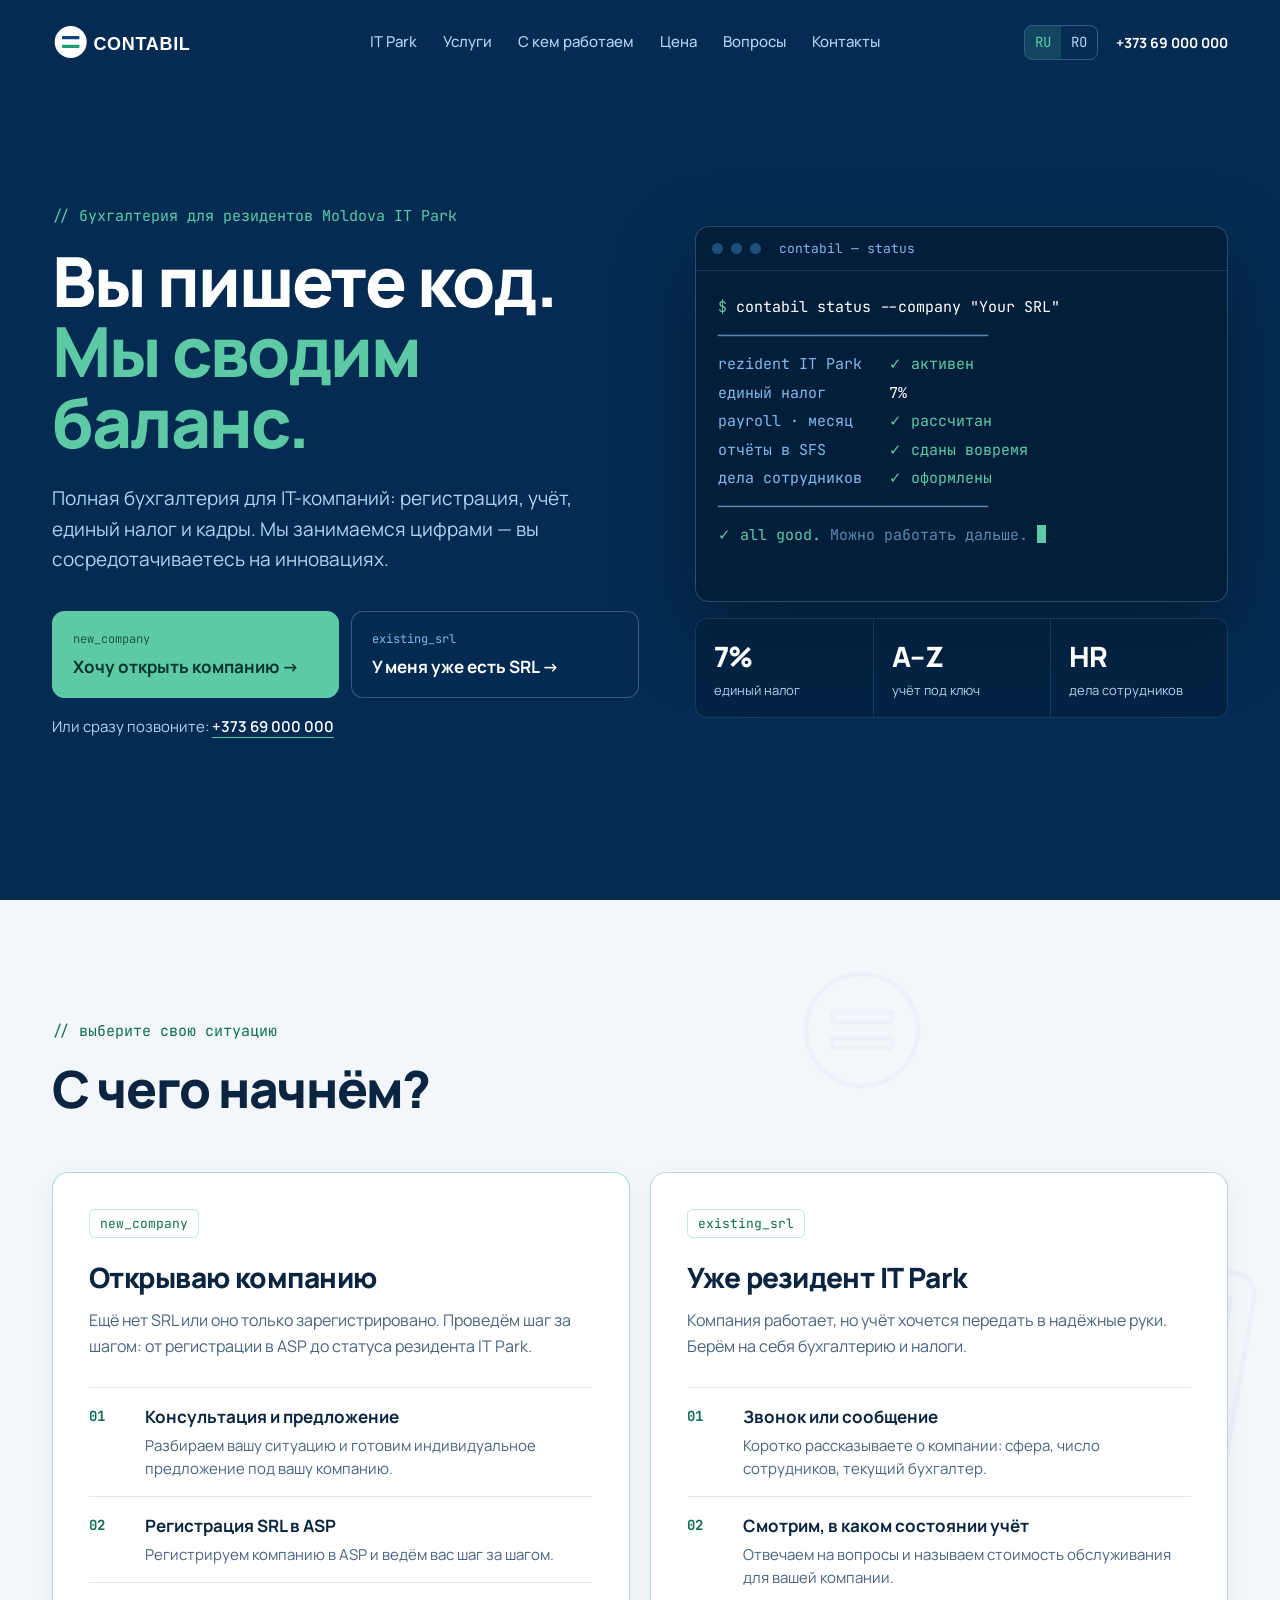
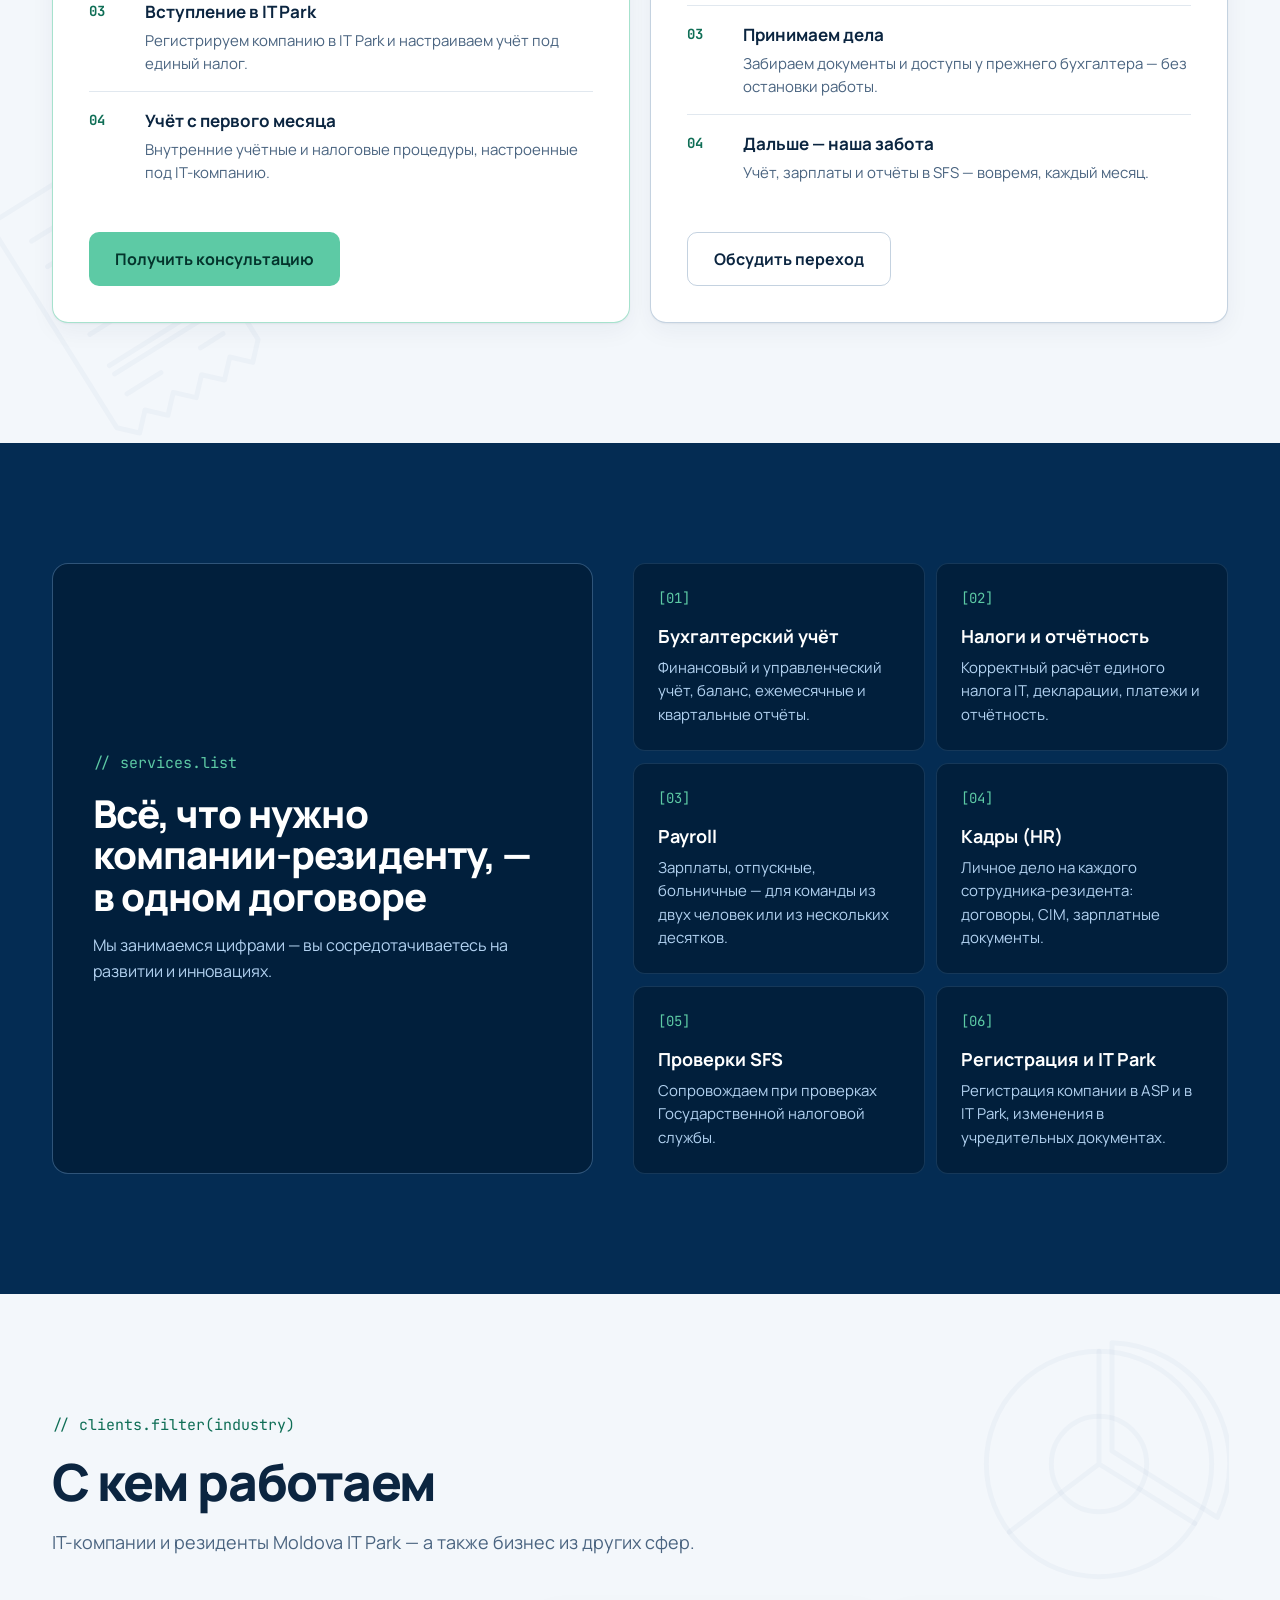
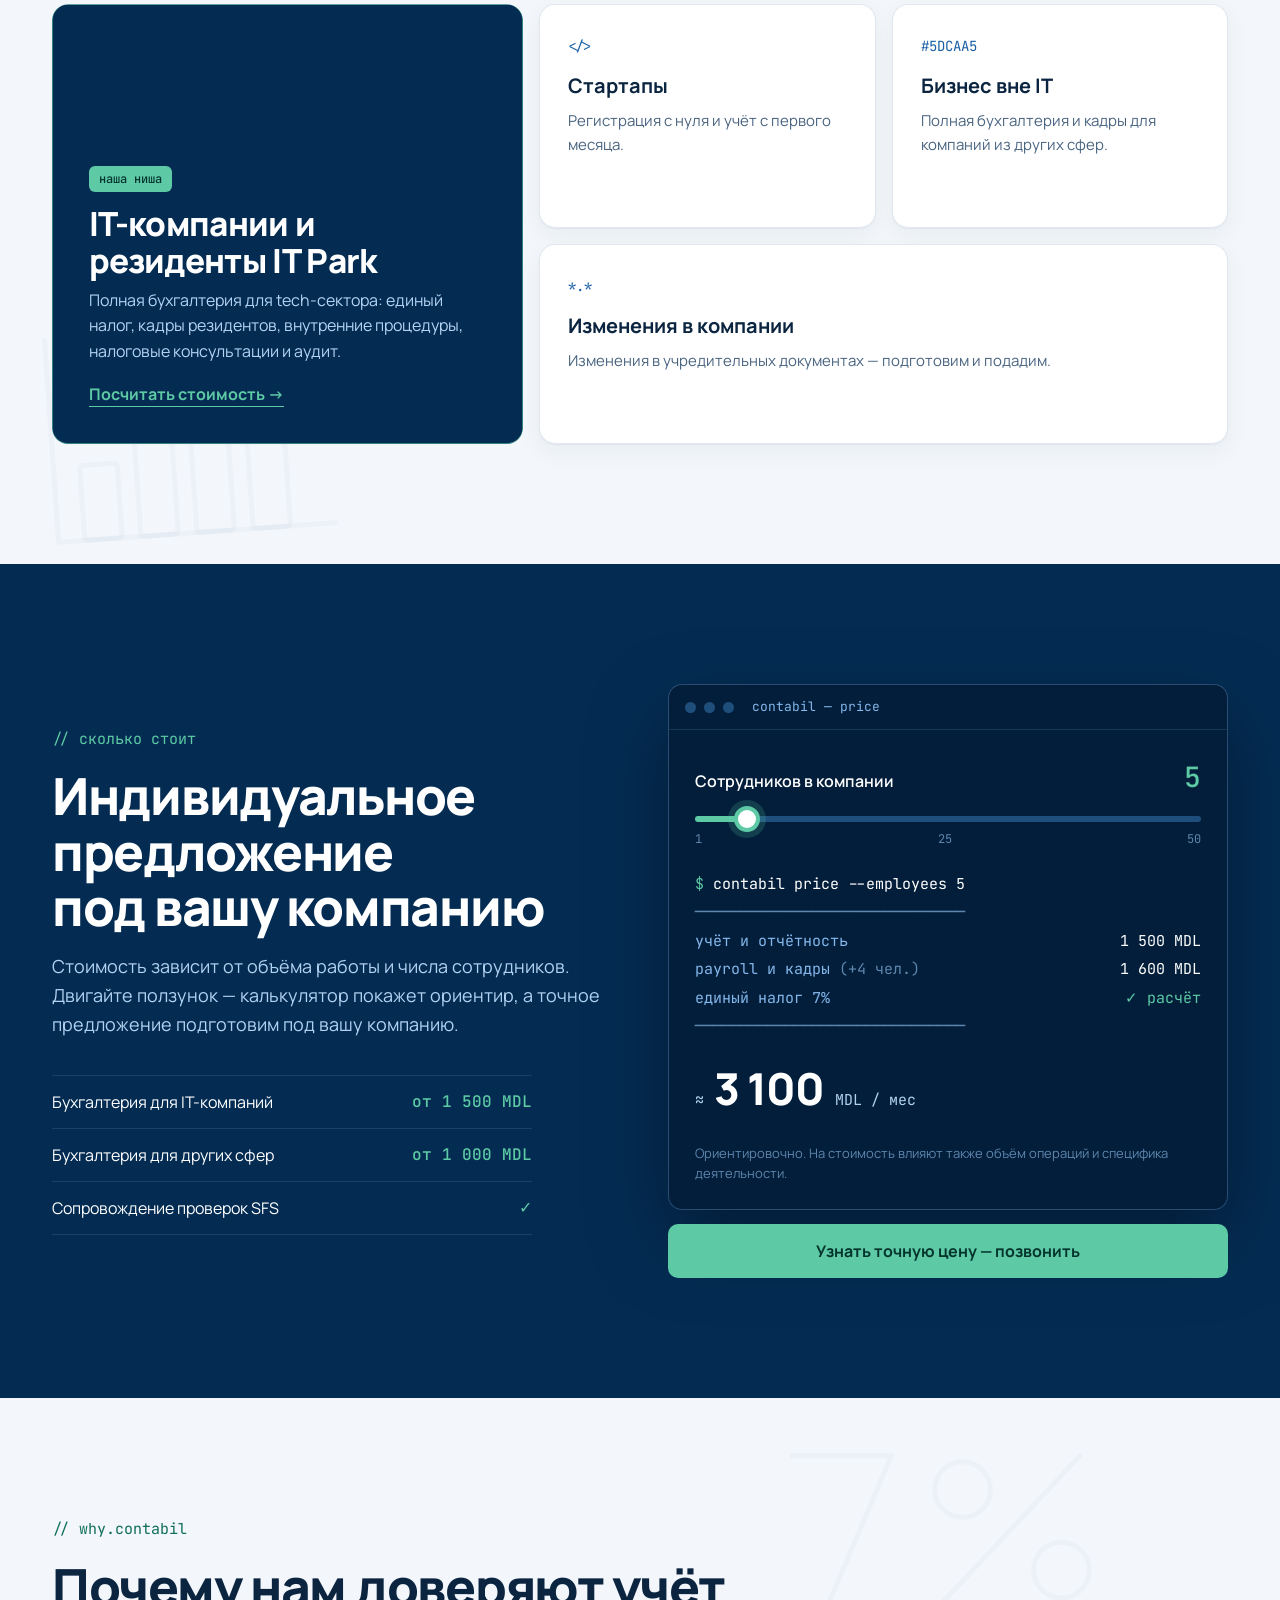
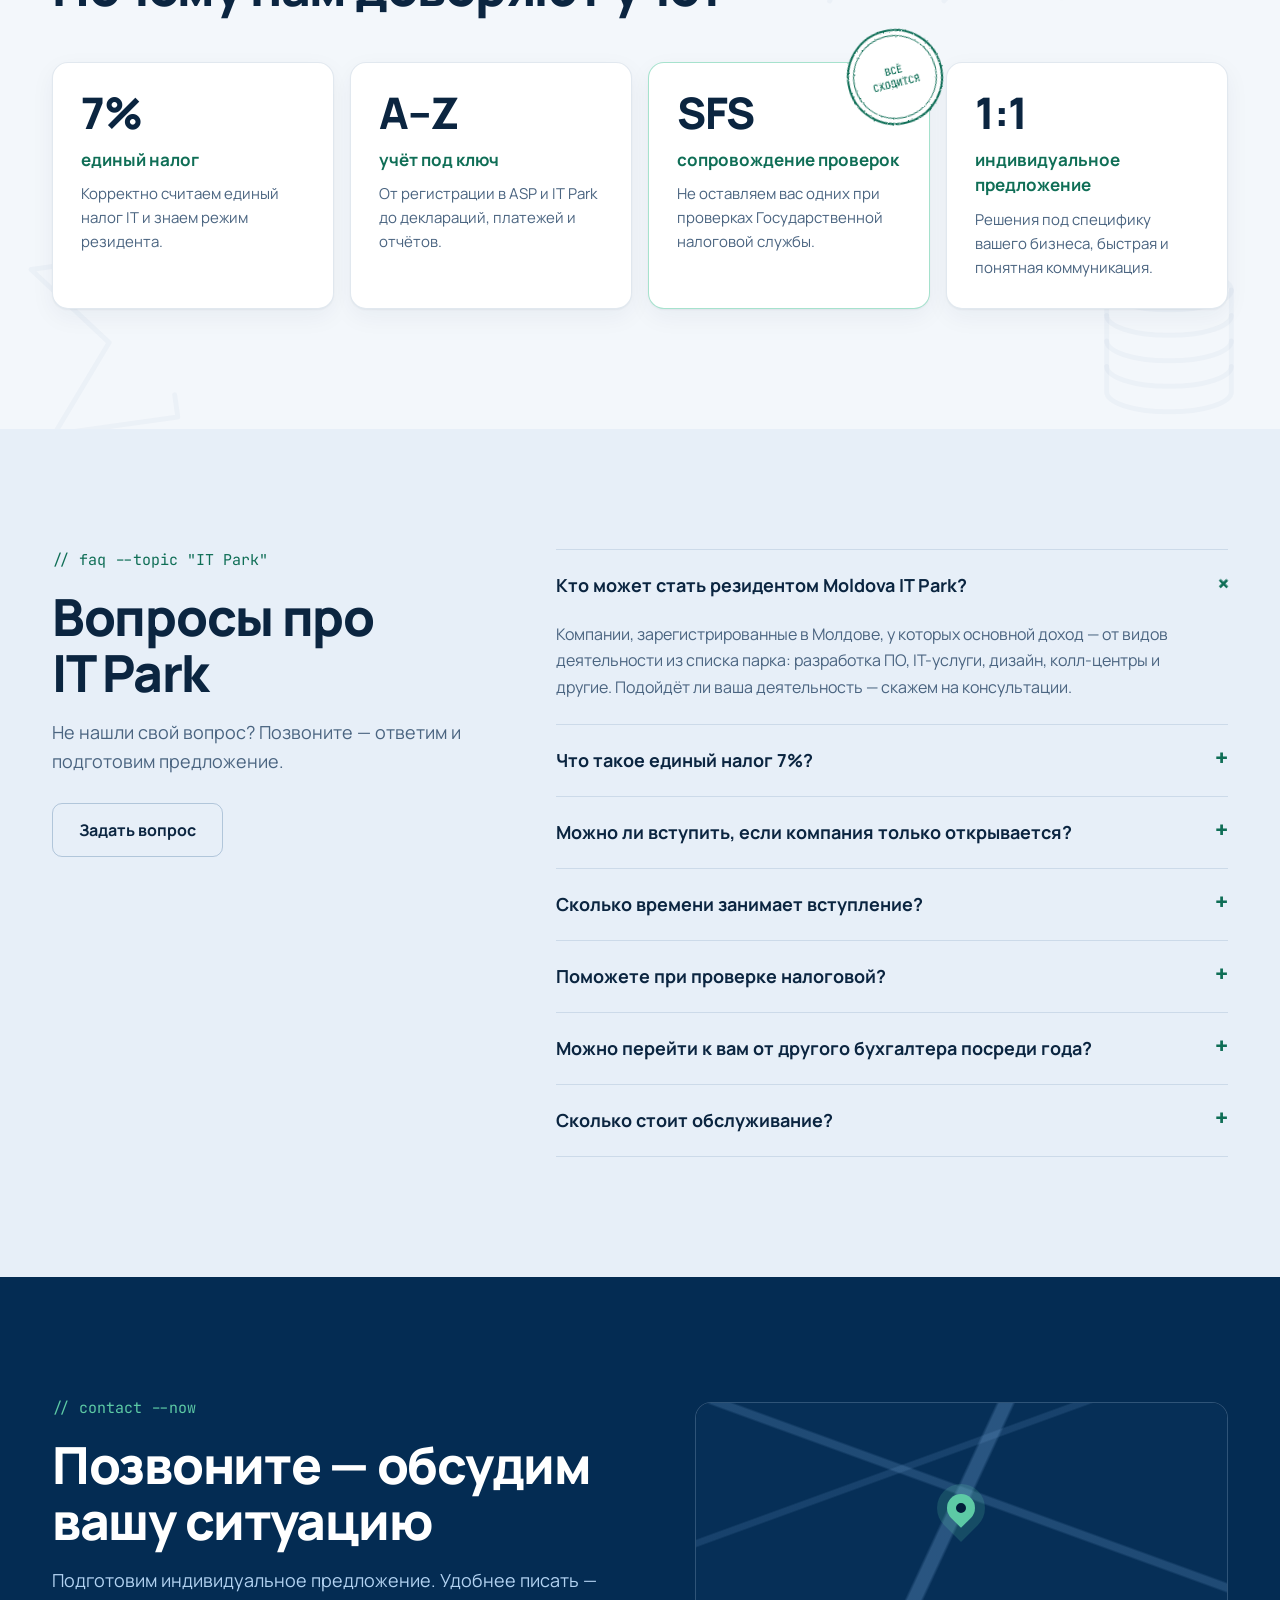
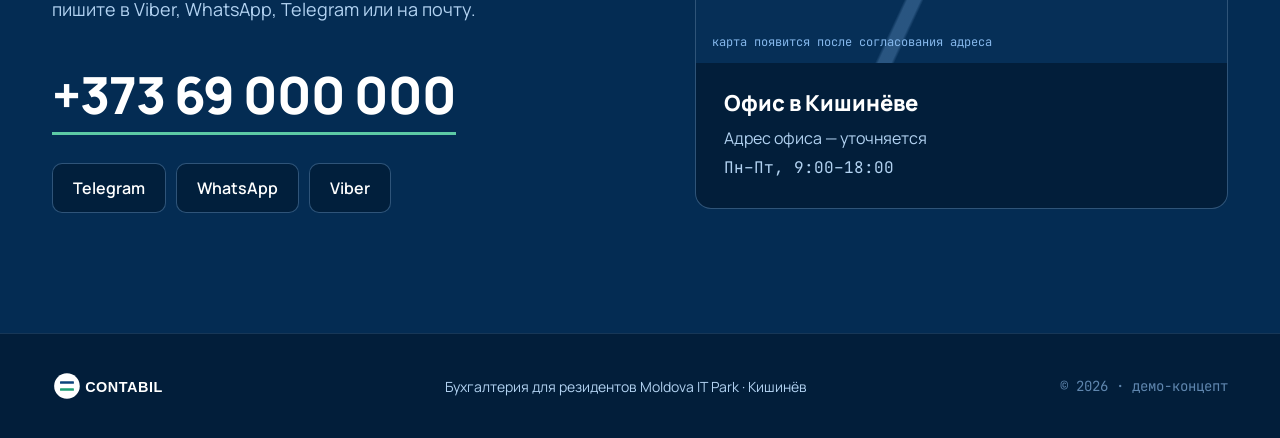
==== index.html @ 282f3be4 "Add files via upload" ====
<!DOCTYPE html>
<html lang="ru">
<head>
<meta charset="UTF-8">
<meta name="viewport" content="width=device-width, initial-scale=1">
<title>CONTABIL — бухгалтерия для резидентов Moldova IT Park</title>
<meta name="description" content="Полная бухгалтерия для IT-компаний и резидентов Moldova IT Park: регистрация в ASP и IT Park, учёт, единый налог, кадры, сопровождение проверок SFS. Индивидуальное предложение.">
<!-- Превью ссылки (Viber, Telegram, WhatsApp, Facebook). Мессенджеры принимают только ПОЛНЫЙ адрес:
     при публикации замените https://webonix-md.github.io/contabil-lx/ на реальный адрес сайта в og:url и og:image -->
<meta property="og:type" content="website">
<meta property="og:locale" content="ru_RU">
<meta property="og:locale:alternate" content="ro_RO">
<meta property="og:site_name" content="CONTABIL">
<meta property="og:title" content="Бухгалтерия для резидентов Moldova IT Park — CONTABIL">
<meta property="og:description" content="Полная бухгалтерия для IT-компаний: регистрация, учёт, единый налог и кадры. Мы занимаемся цифрами — вы сосредотачиваетесь на инновациях.">
<meta property="og:url" content="https://webonix-md.github.io/contabil-lx/">
<meta property="og:image" content="https://webonix-md.github.io/contabil-lx/img/og/og-square-ru.jpg">
<meta property="og:image:type" content="image/jpeg">
<meta property="og:image:width" content="1200">
<meta property="og:image:height" content="1200">
<meta property="og:image:alt" content="CONTABIL: «Вы пишете код. Мы сводим баланс.» Бухгалтерия для резидентов Moldova IT Park">
<meta name="twitter:card" content="summary_large_image">
<link rel="icon" href="img/logo/favicon.svg" type="image/svg+xml">
<link rel="alternate" hreflang="ro" href="ro.html">
<link rel="preconnect" href="https://fonts.googleapis.com">
<link rel="preconnect" href="https://fonts.gstatic.com" crossorigin>
<link rel="preconnect" href="https://images.unsplash.com">
<link href="https://fonts.googleapis.com/css2?family=JetBrains+Mono:wght@400;500&family=Manrope:wght@400;500;600;700;800&display=swap" rel="stylesheet">
<link rel="stylesheet" href="css/styles.css">
</head>
<body>

<!-- ============ Шапка ============ -->
<header class="header" id="header">
  <div class="wrap header__row">
    <a class="header__logo" href="#top" aria-label="CONTABIL — на главную"><img src="img/logo/contabil-logo-inverse.svg" alt="CONTABIL" width="176" height="40"></a>
    <nav class="nav" id="nav" aria-label="Основное меню">
      <a href="#start">IT Park</a>
      <a href="#services">Услуги</a>
      <a href="#clients">С кем работаем</a>
      <a href="#price">Цена</a>
      <a href="#faq">Вопросы</a>
      <a href="#contacts">Контакты</a>
    </nav>
    <div class="header__meta">
      <span class="lang mono" aria-label="Язык сайта"><a class="is-active" href="index.html" hreflang="ru" aria-current="true">RU</a><a href="ro.html" hreflang="ro" lang="ro">RO</a></span>
      <a class="header__phone" data-phone href="tel:+37369000000">+373 69 000 000</a>
      <button class="burger" id="burger" aria-label="Открыть меню" aria-expanded="false" aria-controls="nav"><span></span><span></span></button>
    </div>
  </div>
</header>

<main id="top">

<!-- ============ 1. Первый экран ============ -->
<section class="hero photo-bg photo-fixed" data-photo="hero">
  <div class="wrap hero__grid">
    <div>
      <p class="comment mono">// бухгалтерия для резидентов Moldova IT Park</p>
      <h1 class="hero__title">Вы пишете код.<br><span>Мы сводим баланс.</span></h1>
      <p class="hero__lead">Полная бухгалтерия для IT-компаний: регистрация, учёт, единый налог и кадры. Мы занимаемся цифрами — вы сосредотачиваетесь на инновациях.</p>
      <div class="doors">
        <a class="door door--primary" href="#door-new"><small>new_company</small><strong>Хочу открыть компанию →</strong></a>
        <a class="door" href="#door-existing"><small>existing_srl</small><strong>У меня уже есть SRL →</strong></a>
      </div>
      <p class="hero__call">Или сразу позвоните: <a data-phone href="tel:+37369000000">+373 69 000 000</a></p>
    </div>

    <div>
      <div class="term" aria-label="Пример статуса компании на обслуживании">
        <div class="term__bar"><i></i><i></i><i></i><span class="mono">contabil — status</span></div>
        <div class="term__body" id="heroTerm">
          <div class="term__line"><span class="t-prompt">$</span> contabil status --company "Your SRL"</div>
          <div class="term__line"><span class="t-dim">──────────────────────────────</span></div>
          <div class="term__line"><span class="t-key">rezident IT Park  </span> <span class="t-ok">✓ активен</span></div>
          <div class="term__line"><span class="t-key">единый налог      </span> 7%</div>
          <div class="term__line"><span class="t-key">payroll · месяц   </span> <span class="t-ok">✓ рассчитан</span></div>
          <div class="term__line"><span class="t-key">отчёты в SFS      </span> <span class="t-ok">✓ сданы вовремя</span></div>
          <div class="term__line"><span class="t-key">дела сотрудников  </span> <span class="t-ok">✓ оформлены</span></div>
          <div class="term__line"><span class="t-dim">──────────────────────────────</span></div>
          <div class="term__line"><span class="t-ok">✓ all good.</span> <span class="t-dim">Можно работать дальше.</span> <span class="cursor"></span></div>
        </div>
      </div>
      <div class="stats">
        <div class="stat"><b>7%</b><span>единый налог</span></div>
        <div class="stat"><b>A–Z</b><span>учёт под ключ</span></div>
        <div class="stat"><b>HR</b><span>дела сотрудников</span></div>
      </div>
    </div>
  </div>
</section>

<!-- ============ 2. Две двери ============ -->
<section class="section light has-deco" id="start">
  <!-- Фоновые SVG-иконки (декор). Чтобы убрать — удалите этот div и класс has-deco -->
  <div class="deco" aria-hidden="true">
    <!-- Калькулятор -->
    <svg class="deco__calc" viewBox="0 0 120 160"><rect x="4" y="4" width="112" height="152" rx="12"/><rect x="16" y="16" width="88" height="34" rx="4"/><path d="M78 40h18M88 26v0"/><rect x="16" y="62" width="18" height="18" rx="3"/><rect x="40" y="62" width="18" height="18" rx="3"/><rect x="64" y="62" width="18" height="18" rx="3"/><rect x="88" y="62" width="18" height="18" rx="3"/><rect x="16" y="86" width="18" height="18" rx="3"/><rect x="40" y="86" width="18" height="18" rx="3"/><rect x="64" y="86" width="18" height="18" rx="3"/><rect x="88" y="86" width="18" height="42" rx="3"/><rect x="16" y="110" width="18" height="18" rx="3"/><rect x="40" y="110" width="18" height="18" rx="3"/><rect x="64" y="110" width="18" height="18" rx="3"/><rect x="16" y="134" width="42" height="14" rx="3"/><rect x="64" y="134" width="42" height="14" rx="3"/><path d="M92 97h6M95 94v6M92 119h6"/></svg>
    <!-- Кассовый чек -->
    <svg class="deco__receipt" viewBox="0 0 120 170"><path d="M10 6h100v144l-10 10-10-10-10 10-10-10-10 10-10-10-10 10-10-10-10 10-10-10z"/><path d="M26 28h68M26 46h44M78 46h16M26 62h52M84 62h10M26 78h36M70 78h24M26 94h48M82 94h12"/><path d="M26 116h68M26 122h68"/><path d="M26 136h24M78 136h16"/></svg>
    <!-- Знак баланса «=» -->
    <svg class="deco__equals" viewBox="0 0 120 120"><circle cx="60" cy="60" r="56"/><rect x="30" y="42" width="60" height="10" rx="2"/><rect x="30" y="68" width="60" height="10" rx="2"/></svg>
  </div>
  <div class="wrap">
    <p class="comment mono">// выберите свою ситуацию</p>
    <h2 class="section__title">С чего начнём?</h2>

    <div class="paths" data-converge>
      <article class="path path--new" id="door-new">
        <header class="path__head">
          <span class="path__tag mono">new_company</span>
          <h3>Открываю компанию</h3>
          <p>Ещё нет SRL или оно только зарегистрировано. Проведём шаг за шагом: от регистрации в ASP до статуса резидента IT Park.</p>
        </header>
        <ol class="steps">
          <li><b class="mono">01</b><div><strong>Консультация и предложение</strong><span>Разбираем вашу ситуацию и готовим индивидуальное предложение под вашу компанию.</span></div></li>
          <li><b class="mono">02</b><div><strong>Регистрация SRL в ASP</strong><span>Регистрируем компанию в ASP и ведём вас шаг за шагом.</span></div></li>
          <li><b class="mono">03</b><div><strong>Вступление в IT Park</strong><span>Регистрируем компанию в IT Park и настраиваем учёт под единый налог.</span></div></li>
          <li><b class="mono">04</b><div><strong>Учёт с первого месяца</strong><span>Внутренние учётные и налоговые процедуры, настроенные под IT-компанию.</span></div></li>
        </ol>
        <a class="btn btn--teal" data-phone href="tel:+37369000000">Получить консультацию</a>
      </article>

      <article class="path path--existing" id="door-existing">
        <header class="path__head">
          <span class="path__tag mono">existing_srl</span>
          <h3>Уже резидент IT Park</h3>
          <p>Компания работает, но учёт хочется передать в надёжные руки. Берём на себя бухгалтерию и налоги.</p>
        </header>
        <ol class="steps">
          <li><b class="mono">01</b><div><strong>Звонок или сообщение</strong><span>Коротко рассказываете о компании: сфера, число сотрудников, текущий бухгалтер.</span></div></li>
          <li><b class="mono">02</b><div><strong>Смотрим, в каком состоянии учёт</strong><span>Отвечаем на вопросы и называем стоимость обслуживания для вашей компании.</span></div></li>
          <li><b class="mono">03</b><div><strong>Принимаем дела</strong><span>Забираем документы и доступы у прежнего бухгалтера — без остановки работы.</span></div></li>
          <li><b class="mono">04</b><div><strong>Дальше — наша забота</strong><span>Учёт, зарплаты и отчёты в SFS — вовремя, каждый месяц.</span></div></li>
        </ol>
        <a class="btn btn--outline" data-phone href="tel:+37369000000">Обсудить переход</a>
      </article>
    </div>
  </div>
</section>

<!-- ============ 3. Что входит ============ -->
<section class="section section--alt photo-bg photo-fixed" id="services" data-photo="hero">
  <div class="wrap services">
    <div class="services__visual">
      <p class="comment mono">// services.list</p>
      <h2 class="section__title">Всё, что нужно компании-резиденту, — в&nbsp;одном договоре</h2>
      <p class="services__note">Мы занимаемся цифрами — вы сосредотачиваетесь на развитии и инновациях.</p>
    </div>

    <ul class="services__list" data-fly-in>
      <li class="service">
        <span class="service__icon mono">[01]</span>
        <div><h3>Бухгалтерский учёт</h3><p>Финансовый и управленческий учёт, баланс, ежемесячные и квартальные отчёты.</p></div>
      </li>
      <li class="service">
        <span class="service__icon mono">[02]</span>
        <div><h3>Налоги и отчётность</h3><p>Корректный расчёт единого налога IT, декларации, платежи и отчётность.</p></div>
      </li>
      <li class="service">
        <span class="service__icon mono">[03]</span>
        <div><h3>Payroll</h3><p>Зарплаты, отпускные, больничные — для команды из двух человек или из нескольких десятков.</p></div>
      </li>
      <li class="service">
        <span class="service__icon mono">[04]</span>
        <div><h3>Кадры (HR)</h3><p>Личное дело на каждого сотрудника-резидента: договоры, CIM, зарплатные документы.</p></div>
      </li>
      <li class="service">
        <span class="service__icon mono">[05]</span>
        <div><h3>Проверки SFS</h3><p>Сопровождаем при проверках Государственной налоговой службы.</p></div>
      </li>
      <li class="service">
        <span class="service__icon mono">[06]</span>
        <div><h3>Регистрация и IT Park</h3><p>Регистрация компании в ASP и в IT Park, изменения в учредительных документах.</p></div>
      </li>
    </ul>
  </div>
</section>

<!-- ============ 4. С кем работаем ============ -->
<section class="section light has-deco" id="clients">
  <!-- Фоновые SVG-иконки (декор). Чтобы убрать — удалите этот div и класс has-deco -->
  <div class="deco" aria-hidden="true">
    <!-- Круговая диаграмма -->
    <svg class="deco__pie" viewBox="0 0 120 120"><circle cx="60" cy="60" r="52"/><path d="M60 60V8M60 60l44.2 27.4M60 60 18.6 91.4"/><path d="M66 54V4a56 56 0 0 1 48.6 80.6z"/><circle cx="60" cy="60" r="22"/></svg>
    <!-- Столбики графика -->
    <svg class="deco__bars" viewBox="0 0 160 120"><path d="M6 114h148M6 6v108"/><rect x="20" y="74" width="20" height="40" rx="2"/><rect x="50" y="54" width="20" height="60" rx="2"/><rect x="80" y="64" width="20" height="50" rx="2"/><rect x="110" y="30" width="20" height="84" rx="2"/><path d="M22 60 58 40l32 12 42-36"/><path d="M122 16h10v10"/></svg>
  </div>
  <div class="wrap">
    <p class="comment mono">// clients.filter(industry)</p>
    <h2 class="section__title">С кем работаем</h2>
    <p class="section__lead">IT-компании и резиденты Moldova IT Park — а также бизнес из других сфер.</p>

    <div class="clients" data-dossier>
      <article class="client client--featured photo-bg" data-photo="clients">
        <span class="client__badge mono">наша ниша</span>
        <h3>IT-компании и резиденты IT Park</h3>
        <p>Полная бухгалтерия для tech-сектора: единый налог, кадры резидентов, внутренние процедуры, налоговые консультации и аудит.</p>
        <a class="link-arrow" href="#price">Посчитать стоимость →</a>
      </article>
      <article class="client">
        <span class="client__code mono">&lt;/&gt;</span>
        <h3>Стартапы</h3>
        <p>Регистрация с нуля и учёт с первого месяца.</p>
      </article>
      <article class="client">
        <span class="client__code mono">#5DCAA5</span>
        <h3>Бизнес вне IT</h3>
        <p>Полная бухгалтерия и кадры для компаний из других сфер.</p>
      </article>
      <article class="client">
        <span class="client__code mono">*.*</span>
        <h3>Изменения в компании</h3>
        <p>Изменения в учредительных документах — подготовим и подадим.</p>
      </article>
    </div>
  </div>
</section>

<!-- ============ 5. Цена ============ -->
<section class="section section--alt photo-bg photo-fixed" id="price" data-photo="hero">
  <div class="wrap price">
    <div class="price__intro">
      <p class="comment mono">// сколько стоит</p>
      <h2 class="section__title">Индивидуальное предложение под&nbsp;вашу компанию</h2>
      <p class="section__lead">Стоимость зависит от объёма работы и числа сотрудников. Двигайте ползунок — калькулятор покажет ориентир, а точное предложение подготовим под вашу компанию.</p>

      <ul class="free">
        <li><span>Бухгалтерия для IT-компаний</span><b class="mono">от 1 500 MDL</b></li>
        <li><span>Бухгалтерия для других сфер</span><b class="mono">от 1 000 MDL</b></li>
        <li><span>Сопровождение проверок SFS</span><b class="mono">✓</b></li>
      </ul>
    </div>

    <div class="calc">
      <div class="term">
        <div class="term__bar"><i></i><i></i><i></i><span class="mono">contabil — price</span></div>
        <div class="term__body term__body--calc">
          <label class="calc__label" for="employees">
            <span>Сотрудников в компании</span>
            <output class="calc__count mono" id="employeesOut" for="employees">5</output>
          </label>
          <input class="calc__range" type="range" id="employees" min="1" max="50" step="1" value="5">
          <div class="calc__scale mono"><span>1</span><span>25</span><span>50</span></div>

          <div class="calc__out mono" aria-live="polite">
            <div><span class="t-prompt">$</span> contabil price --employees <span id="cmdEmployees">5</span></div>
            <div class="t-dim">──────────────────────────────</div>
            <div class="calc__row"><span class="t-key">учёт и отчётность</span><span id="rowBase">1 500 MDL</span></div>
            <div class="calc__row"><span class="t-key">payroll и кадры <span class="t-dim" id="rowExtraLabel">(+4 чел.)</span></span><span id="rowExtra">1 600 MDL</span></div>
            <div class="calc__row"><span class="t-key">единый налог 7%</span><span class="t-ok">✓ расчёт</span></div>
            <div class="t-dim">──────────────────────────────</div>
            <div class="calc__total"><span>≈</span><b id="total">3 100</b><span>MDL / мес</span></div>
          </div>
          <p class="calc__note">Ориентировочно. На стоимость влияют также объём операций и специфика деятельности.</p>
        </div>
      </div>
      <a class="btn btn--teal btn--block" data-phone href="tel:+37369000000">Узнать точную цену — позвонить</a>
    </div>
  </div>
</section>

<!-- ============ 6. Почему мы ============ -->
<section class="section light has-deco" id="why">
  <!-- Фоновые SVG-иконки (декор). Чтобы убрать — удалите этот div и класс has-deco -->
  <div class="deco" aria-hidden="true">
    <!-- «7%» — единый налог IT Park -->
    <svg class="deco__percent" viewBox="0 0 220 120"><path d="M12 14h64L36 108"/><circle cx="122" cy="36" r="18"/><circle cx="186" cy="88" r="18"/><path d="M198 14 110 108"/></svg>
    <!-- Знак суммы Σ -->
    <svg class="deco__sigma" viewBox="0 0 100 120"><path d="M88 22V8H10l42 52-42 52h78V98"/></svg>
    <!-- Стопка монет -->
    <svg class="deco__coins" viewBox="0 0 120 120"><ellipse cx="60" cy="24" rx="44" ry="14"/><path d="M16 24v18c0 7.7 19.7 14 44 14s44-6.3 44-14V24"/><path d="M16 42v18c0 7.7 19.7 14 44 14s44-6.3 44-14V42"/><path d="M16 60v18c0 7.7 19.7 14 44 14s44-6.3 44-14V60"/><path d="M16 78v18c0 7.7 19.7 14 44 14s44-6.3 44-14V78"/></svg>
  </div>
  <div class="wrap">
    <p class="comment mono">// why.contabil</p>
    <h2 class="section__title">Почему нам доверяют учёт</h2>
    <div class="why">
      <article class="why__item">
        <b class="why__num">7%</b>
        <h3>единый налог</h3>
        <p>Корректно считаем единый налог IT и знаем режим резидента.</p>
      </article>
      <article class="why__item">
        <b class="why__num">A–Z</b>
        <h3>учёт под ключ</h3>
        <p>От регистрации в ASP и IT Park до деклараций, платежей и отчётов.</p>
      </article>
      <article class="why__item why__item--accent">
        <b class="why__num">SFS</b>
        <h3>сопровождение проверок</h3>
        <p>Не оставляем вас одних при проверках Государственной налоговой службы.</p>
        <span class="stamp mono" aria-hidden="true">всё<br>сходится</span>
        <!-- «Ставим печать при вас»: тень и сам штамп (анимация — main.js, блок «Печать») -->
        <span class="stamper-shadow" aria-hidden="true"></span>
        <!-- Штамп рисуется скриптом (main.js, «Печать»). data-tilt — угол взгляда сверху в градусах:
             0 — строго сбоку, 35 — три четверти, 60–70 — почти сверху, ручка смотрит на вас -->
        <span class="stamper" aria-hidden="true" data-tilt="50"></span>
      </article>
      <article class="why__item">
        <b class="why__num">1:1</b>
        <h3>индивидуальное предложение</h3>
        <p>Решения под специфику вашего бизнеса, быстрая и понятная коммуникация.</p>
      </article>
    </div>
  </div>
</section>

<!-- ============ 7. Вопросы про IT Park ============ -->
<section class="section section--alt light" id="faq">
  <div class="wrap faq">
    <div class="faq__intro">
      <p class="comment mono">// faq --topic "IT Park"</p>
      <h2 class="section__title">Вопросы про IT&nbsp;Park</h2>
      <p class="section__lead">Не нашли свой вопрос? Позвоните — ответим и подготовим предложение.</p>
      <a class="btn btn--outline" data-phone href="tel:+37369000000">Задать вопрос</a>
    </div>

    <div class="faq__list">
      <details class="qa" open>
        <summary>Кто может стать резидентом Moldova IT Park?</summary>
        <p>Компании, зарегистрированные в Молдове, у которых основной доход — от видов деятельности из списка парка: разработка ПО, IT-услуги, дизайн, колл-центры и другие. Подойдёт ли ваша деятельность — скажем на консультации.</p>
      </details>
      <details class="qa">
        <summary>Что такое единый налог 7%?</summary>
        <p>Резиденты платят один налог — 7% от оборота, но не меньше минимальной суммы на каждого сотрудника (она привязана к средней зарплате по экономике). Этот налог заменяет налог на прибыль, подоходный налог с зарплат, взносы и ряд других платежей.</p>
      </details>
      <details class="qa">
        <summary>Можно ли вступить, если компания только открывается?</summary>
        <p>Да. Зарегистрируем компанию в ASP и в IT Park и проведём вас шаг за шагом.</p>
      </details>
      <details class="qa">
        <summary>Сколько времени занимает вступление?</summary>
        <p>Зависит от готовности документов и рассмотрения заявки администрацией парка. Реалистичные сроки для вашего случая назовём на консультации.</p>
      </details>
      <details class="qa">
        <summary>Поможете при проверке налоговой?</summary>
        <p>Да, сопровождаем при проверках Государственной налоговой службы (SFS).</p>
      </details>
      <details class="qa">
        <summary>Можно перейти к вам от другого бухгалтера посреди года?</summary>
        <p>Да. Принимаем документы и доступы у прежнего бухгалтера и продолжаем учёт без остановки работы компании.</p>
      </details>
      <details class="qa">
        <summary>Сколько стоит обслуживание?</summary>
        <p>Для IT-компаний — от 1 500 MDL в месяц, для других сфер — от 1 000 MDL; точная цена зависит от объёма работы. Ориентировочную сумму покажет <a href="#price">калькулятор</a>, точную — назовём после разговора.</p>
      </details>
    </div>
  </div>
</section>

<!-- ============ 8. Контакты ============ -->
<section class="contacts photo-bg photo-fixed" id="contacts" data-photo="hero">
  <div class="wrap contacts__grid">
    <div>
      <p class="comment mono">// contact --now</p>
      <h2 class="section__title">Позвоните — обсудим вашу ситуацию</h2>
      <p class="section__lead">Подготовим индивидуальное предложение. Удобнее писать — пишите в Viber, WhatsApp, Telegram или на почту.</p>
      <a class="contacts__phone" data-phone href="tel:+37369000000">+373 69 000 000</a>
      <div class="messengers">
        <a class="msg" data-msg="telegram" href="#" target="_blank" rel="noopener">Telegram</a>
        <a class="msg" data-msg="whatsapp" href="#" target="_blank" rel="noopener">WhatsApp</a>
        <a class="msg" data-msg="viber" href="#">Viber</a>
      </div>
    </div>

    <div class="office">
      <div class="office__map" role="img" aria-label="Карта: офис в Кишинёве (заглушка)">
        <span class="office__pin" aria-hidden="true"></span>
        <span class="office__map-note mono">карта появится после согласования адреса</span>
      </div>
      <div class="office__info">
        <h3>Офис в <span data-office="city">Кишинёве</span></h3>
        <p data-office="address">Адрес офиса — уточняется</p>
        <p class="mono" data-office="hours">Пн–Пт, 9:00–18:00</p>
      </div>
    </div>
  </div>
</section>

</main>

<footer class="footer">
  <div class="wrap footer__row">
    <img src="img/logo/contabil-logo-inverse.svg" alt="CONTABIL" width="140" height="32">
    <p>Бухгалтерия для резидентов Moldova IT Park · Кишинёв</p>
    <p class="mono footer__demo">© 2026 · демо-концепт</p>
  </div>
</footer>

<!-- Кнопка звонка на телефоне -->
<a class="callbar" data-phone href="tel:+37369000000"><span>Позвонить бухгалтеру</span><b class="mono">→</b></a>

<!-- SVG-фильтр «мастика»: неровные края оттиска печати -->
<svg width="0" height="0" style="position:absolute" aria-hidden="true" focusable="false">
  <filter id="ink-rough" x="-10%" y="-10%" width="120%" height="120%">
    <feTurbulence type="fractalNoise" baseFrequency="0.85" numOctaves="2" seed="7" result="noise"/>
    <feDisplacementMap in="SourceGraphic" in2="noise" scale="2.2" xChannelSelector="R" yChannelSelector="G"/>
  </filter>
</svg>

<script src="js/site-data.js"></script>
<script src="js/main.js"></script>
</body>
</html>
---- css/styles.css ----
/* ==========================================================================
   CONTABIL — лендинг бухгалтерии для резидентов Moldova IT Park
   Стиль «IT-тёмный»: тёмно-синий, сетка, моно-акценты, фото в дуотоне
   ========================================================================== */

:root {
  --bg: #042C53;
  --bg-deep: #021E3A;
  --bg-alt: #03264A;
  --line: rgba(133, 183, 235, .16);
  --line-strong: rgba(133, 183, 235, .35);
  --navy: #0C447C;
  --teal: #5DCAA5;
  --teal-hover: #7AD6B7;
  --teal-ink: #04342C;
  --sky: #85B7EB;
  --text: #FFFFFF;
  --muted: #b2d2f1;
  --dim: #5F86AE;
  --accent: #5DCAA5;
  /* акцентный ТЕКСТ (на светлом — темнее) */
  --card: rgba(2, 30, 58, .9);
  /* фон карточек */

  --radius: 12px;
  --radius-sm: 8px;
  --wrap: 1240px;
  --header-h: 84px;

  --font: "Manrope", system-ui, sans-serif;
  --mono: "JetBrains Mono", ui-monospace, monospace;
}

* {
  box-sizing: border-box;
  margin: 0;
  padding: 0;
}

html {
  scroll-behavior: smooth;
  scroll-padding-top: var(--header-h);
}

body {
  font-family: var(--font);
  color: var(--text);
  background: var(--bg);
  line-height: 1.5;
  -webkit-font-smoothing: antialiased;
}

a {
  color: inherit;
  text-decoration: none;
}

img {
  display: block;
  max-width: 100%;
}

button {
  font: inherit;
  color: inherit;
  background: none;
  border: 0;
  cursor: pointer;
}

:focus-visible {
  outline: 2px solid var(--teal);
  outline-offset: 3px;
  border-radius: 4px;
}

.wrap {
  max-width: var(--wrap);
  margin: 0 auto;
  padding: 0 32px;
}

.mono {
  font-family: var(--mono);
}

.section--alt {
  background-color: var(--bg-alt);
}

/* Светлый блок: добавьте класс light секции. Терминал и карточки с фото внутри остаются тёмными.
   Пример: <section class="section light" id="why"> */
.light {
  --text: #0B2540;
  --muted: #4A6480;
  --dim: #7C93AC;
  --sky: #185FA5;
  --line: rgba(12, 68, 124, .12);
  --line-strong: rgba(12, 68, 124, .24);
  --accent: #0F6E56;
  --card: #FFFFFF;
  --bg: #F3F7FB;
  --bg-alt: #E7EFF8;
  --stamp-bg: #FFFFFF;
  color: var(--text);
  background-color: var(--bg);
}

.light.section--alt {
  background-color: var(--bg-alt);
}

.light .service, .light .client, .light .why__item, .light .path {
  box-shadow: 0 1px 2px rgba(4, 44, 83, .06), 0 8px 24px rgba(4, 44, 83, .05);
}

.light .term {
  box-shadow: 0 24px 60px rgba(4, 44, 83, .28);
}

/* Тёмные «острова» внутри светлого блока */
.light .term, .light .photo-bg {
  --text: #FFFFFF;
  --muted: #B5D4F4;
  --dim: #5F86AE;
  --sky: #85B7EB;
  --line: rgba(133, 183, 235, .16);
  --line-strong: rgba(133, 183, 235, .35);
  --accent: #5DCAA5;
  --card: rgba(2, 30, 58, 0.9);
  --bg: #042C53;
  color: var(--text);
}

/* Фото в дуотоне: тонировка → фото в режиме luminosity на синем */
.photo-bg.has-photo {
  background-color: var(--bg);
  background-image:
    linear-gradient(var(--tint-dir, 90deg), rgba(4, 44, 83, var(--tint-a, .92)) 0%, rgba(4, 44, 83, var(--tint-b, .55)) 100%),
    var(--photo);
  background-size: 100% 100%, cover;
  background-position: center, var(--photo-pos, center);
  background-repeat: no-repeat, no-repeat;
  background-blend-mode: normal, luminosity;
}

/* Фото «стоит на месте», а блок едет поверх него — эффект окна.
   Добавьте класс photo-fixed блоку с фото. Работает и на телефонах (включая iPhone):
   фото лежит в отдельном слое position: fixed, а блок обрезает его по своим границам (clip-path). */
.photo-bg.has-photo.photo-fixed {
  position: relative;
  isolation: isolate;
  clip-path: inset(0);
  background: var(--bg);
}

.photo-bg.has-photo.photo-fixed::before {
  content: "";
  position: fixed;
  inset: 0;
  z-index: -1;
  pointer-events: none;
  background-color: var(--bg);
  background-image:
    linear-gradient(var(--tint-dir, 90deg), rgba(4, 44, 83, var(--tint-a, .92)) 0%, rgba(4, 44, 83, var(--tint-b, .55)) 100%),
    var(--photo);
  background-size: 100% 100%, cover;
  background-position: center, var(--photo-pos, center);
  background-repeat: no-repeat, no-repeat;
  background-blend-mode: normal, luminosity;
}

/* ---------- Типографика секций ---------- */
.comment {
  font-family: var(--mono);
  color: var(--accent);
  font-size: 15px;
  margin-bottom: 18px;
}

.section {
  padding: 120px 0;
}

.section__title {
  font-weight: 800;
  font-size: clamp(32px, 4vw, 52px);
  line-height: 1.08;
  letter-spacing: -.025em;
  max-width: 18em;
}

.section__lead {
  margin-top: 18px;
  font-size: 18px;
  line-height: 1.6;
  color: var(--muted);
  max-width: 36em;
}

/* ---------- Кнопки ---------- */
.btn {
  display: inline-flex;
  align-items: center;
  justify-content: center;
  gap: 10px;
  min-height: 54px;
  padding: 0 26px;
  border-radius: 10px;
  font-weight: 700;
  font-size: 16px;
  transition: background .15s, color .15s, border-color .15s, transform .15s;
}

.btn:hover {
  transform: translateY(-1px);
}

.btn--teal {
  background: var(--teal);
  color: var(--teal-ink);
}

.btn--teal:hover {
  background: var(--teal-hover);
}

.btn--outline {
  border: 1px solid var(--line-strong);
  color: var(--text);
}

.btn--outline:hover {
  border-color: var(--accent);
  color: var(--accent);
}

.btn--block {
  width: 100%;
}

.link-arrow {
  display: inline-block;
  align-self: flex-start;
  margin-top: 18px;
  font-weight: 700;
  color: var(--accent);
  border-bottom: 1px solid currentColor;
}

/* ==========================================================================
   Шапка
   ========================================================================== */
.header {
  position: fixed;
  top: 0;
  left: 0;
  right: 0;
  z-index: 50;
  transition: background .2s, border-color .2s;
  border-bottom: 1px solid transparent;
}

.header.is-scrolled {
  background: rgba(2, 30, 58, .96);
  border-bottom-color: var(--line);
}

.header__row {
  display: flex;
  align-items: center;
  justify-content: space-between;
  height: var(--header-h);
  gap: 24px;
}

.header__logo img {
  height: 40px;
  width: auto;
}

.nav {
  display: flex;
  gap: 2px;
  font-size: 15px;
  font-weight: 500;
}

.nav a {
  padding: 8px 12px;
  border-radius: var(--radius-sm);
  color: var(--muted);
  transition: background .15s, color .15s;
}

.nav a:hover {
  background: rgba(255, 255, 255, .06);
  color: #fff;
}

.header__meta {
  display: flex;
  align-items: center;
  gap: 18px;
  font-size: 14px;
}

.lang {
  display: flex;
  border: 1px solid var(--line-strong);
  border-radius: var(--radius-sm);
  overflow: hidden;
}

.lang a {
  padding: 6px 10px;
  color: var(--muted);
}

.lang .is-active {
  background: rgba(93, 202, 165, .16);
  color: var(--teal);
}

.header__phone {
  font-weight: 700;
  white-space: nowrap;
}

.burger {
  display: none;
  width: 44px;
  height: 44px;
  border: 1px solid var(--line-strong);
  border-radius: var(--radius-sm);
  flex-direction: column;
  align-items: center;
  justify-content: center;
  gap: 6px;
}

.burger span {
  display: block;
  width: 18px;
  height: 2px;
  background: #fff;
  transition: transform .2s;
}

.burger[aria-expanded="true"] span:first-child {
  transform: translateY(4px) rotate(45deg);
}

.burger[aria-expanded="true"] span:last-child {
  transform: translateY(-4px) rotate(-45deg);
}

/* ==========================================================================
   1. Первый экран
   ========================================================================== */
.hero {
  min-height: 100vh;
  display: flex;
  align-items: center;
  padding: calc(var(--header-h) + 40px) 0 80px;
}

.hero__grid {
  width: 100%;
  display: grid;
  grid-template-columns: minmax(0, 1.1fr) minmax(0, 1fr);
  gap: 56px;
  align-items: center;
}

.hero__title {
  font-weight: 800;
  font-size: clamp(40px, 5.4vw, 76px);
  line-height: 1.02;
  letter-spacing: -.03em;
}

.hero__title span {
  color: var(--teal);
}

.hero__lead {
  margin-top: 26px;
  font-size: 19px;
  line-height: 1.6;
  color: var(--muted);
  max-width: 32em;
}

.doors {
  margin-top: 36px;
  display: grid;
  grid-template-columns: 1fr 1fr;
  gap: 12px;
  max-width: 620px;
}

.door {
  display: flex;
  flex-direction: column;
  gap: 6px;
  padding: 18px 20px;
  border-radius: var(--radius);
  border: 1px solid var(--line-strong);
  background: rgba(4, 44, 83, .6);
  transition: border-color .15s, transform .15s;
}

.door:hover {
  border-color: var(--teal);
  transform: translateY(-2px);
}

.door small {
  font-family: var(--mono);
  font-size: 12px;
  color: var(--sky);
}

.door strong {
  font-size: 17px;
  font-weight: 700;
}

.door--primary {
  background: var(--teal);
  color: var(--teal-ink);
  border-color: var(--teal);
}

.door--primary small {
  color: var(--teal-ink);
  opacity: .75;
}

.hero__call {
  margin-top: 18px;
  font-size: 15px;
  color: var(--muted);
}

.hero__call a {
  color: #fff;
  font-weight: 600;
  border-bottom: 1px solid var(--teal);
}

/* Терминал */
.term {
  border-radius: 14px;
  background: var(--bg-deep);
  border: 1px solid rgba(133, 183, 235, .3);
  overflow: hidden;
  box-shadow: 0 30px 80px rgba(0, 0, 0, .35);
}

.term__bar {
  display: flex;
  align-items: center;
  gap: 8px;
  padding: 12px 16px;
  border-bottom: 1px solid var(--line);
}

.term__bar i {
  width: 11px;
  height: 11px;
  border-radius: 50%;
  background: #1E4E7C;
}

.term__bar span {
  margin-left: 10px;
  font-size: 13px;
  color: var(--sky);
}

.term__body {
  padding: 22px 22px 26px;
  font-family: var(--mono);
  font-size: 15px;
  line-height: 1.9;
}

#heroTerm {
  min-height: 330px;
}

.term__line {
  white-space: pre-wrap;
  opacity: 0;
  transform: translateY(4px);
  transition: opacity .25s, transform .25s;
}

.term__line.is-on {
  opacity: 1;
  transform: none;
}

.t-prompt, .t-ok {
  color: var(--teal);
}

.t-key {
  color: var(--sky);
}

.t-dim {
  color: var(--dim);
}

.cursor {
  display: inline-block;
  width: 9px;
  height: 18px;
  background: var(--teal);
  vertical-align: -3px;
  animation: blink 1s steps(1) infinite;
}

@keyframes blink {
  50% {
    opacity: 0;
  }
}

.stats {
  display: grid;
  grid-template-columns: repeat(3, 1fr);
  margin-top: 16px;
  border: 1px solid var(--line);
  border-radius: var(--radius);
  background: rgba(2, 30, 58, .6);
}

.stat {
  padding: 16px 18px;
}

.stat+.stat {
  border-left: 1px solid var(--line);
}

.stat b {
  display: block;
  font-size: 28px;
  font-weight: 800;
  letter-spacing: -.02em;
}

.stat span {
  font-size: 13px;
  color: var(--muted);
}

/* ==========================================================================
   2. Две двери
   ========================================================================== */
.paths {
  margin-top: 56px;
  display: grid;
  grid-template-columns: 1fr 1fr;
  gap: 20px;
}

.path {
  display: flex;
  flex-direction: column;
  padding: 36px;
  border-radius: 16px;
  border: 1px solid var(--line-strong);
  background: var(--card);
}

.path--new {
  border-color: rgba(93, 202, 165, .55);
  box-shadow: inset 0 3px 0 var(--teal);
}

.path__tag {
  display: inline-block;
  font-size: 13px;
  color: var(--accent);
  padding: 4px 10px;
  border: 1px solid rgba(93, 202, 165, .4);
  border-radius: 6px;
}

.path h3 {
  margin-top: 18px;
  font-size: 28px;
  font-weight: 800;
  letter-spacing: -.02em;
}

.path__head p {
  margin-top: 10px;
  color: var(--muted);
  font-size: 16px;
  line-height: 1.6;
}

.steps {
  list-style: none;
  margin: 28px 0 32px;
  display: grid;
  gap: 0;
  flex: 1;
}

.steps li {
  display: grid;
  grid-template-columns: 44px 1fr;
  gap: 12px;
  padding: 16px 0;
  border-top: 1px solid var(--line);
}

.steps b {
  color: var(--accent);
  font-size: 14px;
  padding-top: 2px;
}

.steps strong {
  display: block;
  font-size: 17px;
  font-weight: 700;
}

.steps span {
  display: block;
  margin-top: 4px;
  font-size: 15px;
  color: var(--muted);
  line-height: 1.55;
}

.path .btn {
  align-self: flex-start;
}

/* ==========================================================================
   3. Что входит
   ========================================================================== */
.services {
  display: grid;
  grid-template-columns: minmax(0, 1fr) minmax(0, 1.1fr);
  gap: 40px;
  align-items: stretch;
}

.services__visual {
  border-radius: 16px;
  border: 1px solid var(--line-strong);
  background: var(--card);
  padding: 40px;
  display: flex;
  flex-direction: column;
  justify-content: center;
}

.services__visual .section__title {
  font-size: clamp(28px, 3vw, 40px);
}

.services__note {
  margin-top: 16px;
  color: var(--muted);
  font-size: 16px;
  line-height: 1.6;
}

.services__list {
  list-style: none;
  display: grid;
  grid-template-columns: 1fr 1fr;
  gap: 12px;
}

.service {
  display: flex;
  flex-direction: column;
  gap: 14px;
  padding: 24px;
  border-radius: var(--radius);
  border: 1px solid var(--line);
  background: var(--card);
  transition: border-color .15s;
}

.service:hover {
  border-color: var(--teal);
}

.service__icon {
  color: var(--accent);
  font-size: 14px;
}

.service h3 {
  font-size: 18px;
  font-weight: 700;
}

.service p {
  margin-top: 6px;
  font-size: 15px;
  color: var(--muted);
  line-height: 1.55;
}

/* ==========================================================================
   4. С кем работаем
   ========================================================================== */
.clients {
  margin-top: 48px;
  display: grid;
  grid-template-columns: 1.4fr 1fr 1fr;
  grid-template-rows: auto auto;
  gap: 16px;
}

.client {
  padding: 28px;
  border-radius: 16px;
  border: 1px solid var(--line);
  background: var(--card);
}

.client h3 {
  font-size: 20px;
  font-weight: 700;
  margin-top: 14px;
}

.client p {
  margin-top: 8px;
  color: var(--muted);
  font-size: 15px;
  line-height: 1.6;
}

.client__code {
  color: var(--sky);
  font-size: 14px;
}

.client--featured {
  --tint-dir: 0deg;
  --tint-a: .96;
  --tint-b: .45;
  grid-row: span 2;
  min-height: 440px;
  display: flex;
  flex-direction: column;
  justify-content: flex-end;
  padding: 36px;
  border-color: rgba(93, 202, 165, .55);
}

.client--featured h3 {
  font-size: clamp(26px, 2.6vw, 34px);
  font-weight: 800;
  letter-spacing: -.02em;
  line-height: 1.1;
}

.client--featured p {
  font-size: 16px;
}

.client__badge {
  align-self: flex-start;
  font-size: 12px;
  background: var(--teal);
  color: var(--teal-ink);
  padding: 4px 10px;
  border-radius: 6px;
  font-weight: 500;
}

.clients .client:nth-child(4) {
  grid-column: 2 / span 2;
}

/* ==========================================================================
   5. Цена
   ========================================================================== */
.price {
  display: grid;
  grid-template-columns: minmax(0, 1fr) minmax(0, 1fr);
  gap: 56px;
  align-items: center;
}

.free {
  list-style: none;
  margin-top: 36px;
  border-top: 1px solid var(--line);
  max-width: 480px;
}

.free li {
  display: flex;
  justify-content: space-between;
  gap: 16px;
  padding: 14px 0;
  border-bottom: 1px solid var(--line);
  font-size: 16px;
}

.free b {
  color: var(--accent);
  font-weight: 500;
  white-space: nowrap;
}

.calc {
  display: grid;
  gap: 14px;
}

.term__body--calc {
  font-family: var(--font);
  line-height: 1.5;
  padding: 26px;
}

.calc__label {
  display: flex;
  justify-content: space-between;
  align-items: baseline;
  font-size: 16px;
  font-weight: 600;
}

.calc__count {
  font-size: 28px;
  font-weight: 500;
  color: var(--teal);
}

.calc__range {
  -webkit-appearance: none;
  appearance: none;
  width: 100%;
  height: 6px;
  margin: 18px 0 8px;
  border-radius: 3px;
  background: linear-gradient(90deg, var(--teal) var(--fill, 8%), #1E4E7C var(--fill, 8%));
  cursor: pointer;
}

.calc__range::-webkit-slider-thumb {
  -webkit-appearance: none;
  width: 26px;
  height: 26px;
  border-radius: 50%;
  background: #fff;
  border: 4px solid var(--teal);
  box-shadow: 0 0 0 6px rgba(93, 202, 165, .18);
}

.calc__range::-moz-range-thumb {
  width: 18px;
  height: 18px;
  border-radius: 50%;
  background: #fff;
  border: 4px solid var(--teal);
  box-shadow: 0 0 0 6px rgba(93, 202, 165, .18);
}

.calc__scale {
  display: flex;
  justify-content: space-between;
  font-size: 12px;
  color: var(--dim);
}

.calc__out {
  margin-top: 22px;
  font-size: 15px;
  line-height: 1.9;
}

.calc__row {
  display: flex;
  justify-content: space-between;
  gap: 12px;
}

.calc__total {
  display: flex;
  align-items: baseline;
  gap: 10px;
  margin-top: 6px;
}

.calc__total b {
  font-family: var(--font);
  font-size: 44px;
  font-weight: 800;
  letter-spacing: -.02em;
  color: #fff;
}

.calc__total span {
  color: var(--muted);
}

.calc__note {
  margin-top: 14px;
  font-size: 13px;
  color: var(--dim);
}

/* ==========================================================================
   6. Почему мы
   ========================================================================== */
.why {
  margin-top: 48px;
  display: grid;
  grid-template-columns: repeat(4, 1fr);
  gap: 16px;
}

.why__item {
  position: relative;
  padding: 28px;
  border-radius: 16px;
  border: 1px solid var(--line);
  background: var(--card);
}

.why__num {
  display: block;
  font-size: clamp(34px, 3.4vw, 48px);
  font-weight: 800;
  letter-spacing: -.03em;
  line-height: 1;
}

.why__item h3 {
  margin-top: 12px;
  font-size: 17px;
  font-weight: 700;
  color: var(--accent);
}

.why__item p {
  margin-top: 10px;
  font-size: 15px;
  color: var(--muted);
  line-height: 1.6;
}

.why__item--accent {
  border-color: rgba(93, 202, 165, .55);
}

.stamp {
  position: absolute;
  right: -14px;
  top: -34px;
  width: 96px;
  height: 96px;
  border-radius: 50%;
  display: flex;
  align-items: center;
  justify-content: center;
  text-align: center;
  font-size: 10px;
  line-height: 1.35;
  text-transform: uppercase;
  font-weight: 500;
  color: var(--accent);
  border: 2px solid var(--accent);
  outline: 1px solid var(--accent);
  outline-offset: -7px;
  background: var(--stamp-bg, var(--bg));
  transform: rotate(-14deg);
}

/* ==========================================================================
   7. FAQ
   ========================================================================== */
.faq {
  display: grid;
  grid-template-columns: minmax(0, .8fr) minmax(0, 1.2fr);
  gap: 56px;
  align-items: start;
}

.faq__intro {
  position: sticky;
  top: calc(var(--header-h) + 24px);
}

.faq__intro .btn {
  margin-top: 28px;
}

.faq__list {
  border-top: 1px solid var(--line);
}

.qa {
  border-bottom: 1px solid var(--line);
}

.qa summary {
  list-style: none;
  cursor: pointer;
  display: flex;
  justify-content: space-between;
  gap: 20px;
  padding: 22px 0;
  font-size: 18px;
  font-weight: 700;
}

.qa summary::-webkit-details-marker {
  display: none;
}

.qa summary::after {
  content: "+";
  font-family: var(--mono);
  color: var(--accent);
  font-size: 22px;
  line-height: 1;
  transition: transform .2s;
}

.qa[open] summary::after {
  transform: rotate(45deg);
}

.qa p {
  padding: 0 40px 24px 0;
  color: var(--muted);
  font-size: 16px;
  line-height: 1.65;
}

.qa a {
  color: var(--accent);
  border-bottom: 1px solid currentColor;
}

/* ==========================================================================
   8. Контакты
   ========================================================================== */
.contacts {
  --tint-a: .95;
  --tint-b: .7;
  padding: 120px 0;
}

.contacts__grid {
  display: grid;
  grid-template-columns: minmax(0, 1.1fr) minmax(0, 1fr);
  gap: 56px;
  align-items: center;
}

.contacts__phone {
  display: inline-block;
  margin-top: 32px;
  font-size: clamp(32px, 4vw, 52px);
  font-weight: 800;
  letter-spacing: -.02em;
  border-bottom: 3px solid var(--accent);
}

.messengers {
  margin-top: 28px;
  display: flex;
  flex-wrap: wrap;
  gap: 10px;
}

.msg {
  padding: 12px 20px;
  border-radius: 10px;
  border: 1px solid var(--line-strong);
  background: var(--card);
  font-weight: 600;
  transition: border-color .15s, color .15s;
}

.msg:hover {
  border-color: var(--accent);
  color: var(--accent);
}

.office {
  border-radius: 16px;
  overflow: hidden;
  border: 1px solid var(--line-strong);
  background: var(--bg-deep);
}

.office__map {
  position: relative;
  height: 260px;
  background:
    linear-gradient(115deg, transparent 46%, rgba(133, 183, 235, .28) 46.5%, rgba(133, 183, 235, .28) 48.5%, transparent 49%),
    linear-gradient(20deg, transparent 58%, rgba(133, 183, 235, .2) 58.5%, rgba(133, 183, 235, .2) 60%, transparent 60.5%),
    linear-gradient(160deg, transparent 30%, rgba(133, 183, 235, .14) 30.4%, rgba(133, 183, 235, .14) 31.6%, transparent 32%),
    #062F57;
  background-size: 100% 100%, 100% 100%, 100% 100%, auto;
}

.office__pin {
  position: absolute;
  left: 50%;
  top: 46%;
  width: 28px;
  height: 28px;
  margin: -28px 0 0 -14px;
  border-radius: 50% 50% 50% 0;
  background: var(--teal);
  transform: rotate(-45deg);
  box-shadow: 0 0 0 10px rgba(93, 202, 165, .18);
}

.office__pin::after {
  content: "";
  position: absolute;
  inset: 9px;
  border-radius: 50%;
  background: var(--bg-deep);
}

.office__map-note {
  position: absolute;
  left: 16px;
  bottom: 12px;
  font-size: 12px;
  color: var(--sky);
}

.office__info {
  padding: 24px 28px 28px;
}

.office__info h3 {
  font-size: 22px;
  font-weight: 800;
}

.office__info p {
  margin-top: 6px;
  color: var(--muted);
}

/* ==========================================================================
   Подвал и мобильная кнопка
   ========================================================================== */
.footer {
  padding: 36px 0;
  background: var(--bg-deep);
  border-top: 1px solid var(--line);
}

.footer__row {
  display: flex;
  align-items: center;
  justify-content: space-between;
  gap: 24px;
  flex-wrap: wrap;
  font-size: 14px;
  color: var(--muted);
}

.footer img {
  height: 32px;
  width: auto;
}

.footer__demo {
  color: var(--dim);
}

.callbar {
  display: none;
}

/* ==========================================================================
   Адаптив
   ========================================================================== */
@media (max-width: 1180px) {
  .nav {
    position: fixed;
    top: var(--header-h);
    left: 0;
    right: 0;
    flex-direction: column;
    gap: 0;
    padding: 12px 20px 24px;
    background: rgba(2, 30, 58, .98);
    border-bottom: 1px solid var(--line);
    transform: translateY(-8px);
    opacity: 0;
    visibility: hidden;
    transition: opacity .2s, transform .2s, visibility .2s;
  }

  .nav.is-open {
    opacity: 1;
    visibility: visible;
    transform: none;
  }

  .nav a {
    padding: 14px 8px;
    font-size: 18px;
    border-bottom: 1px solid var(--line);
    border-radius: 0;
  }

  .burger {
    display: flex;
  }

  .header {
    background: rgba(2, 30, 58, .96);
  }
}

@media (max-width: 1024px) {
  .hero__grid, .price, .faq, .contacts__grid, .services {
    grid-template-columns: 1fr;
    gap: 40px;
  }

  .hero.has-photo, .section.has-photo {
    --tint-b: .85;
  }

  .clients {
    grid-template-columns: 1fr 1fr;
  }

  .client--featured {
    grid-column: 1 / -1;
    grid-row: auto;
    min-height: 380px;
  }

  .clients .client:nth-child(4) {
    grid-column: 1 / -1;
  }

  .why {
    grid-template-columns: 1fr 1fr;
  }

  .faq__intro {
    position: static;
  }
}

@media (max-width: 760px) {
  :root {
    --header-h: 68px;
  }

  .wrap {
    padding: 0 16px;
  }

  .section, .contacts {
    padding: 80px 0;
  }

  .header__logo img {
    height: 32px;
  }

  .header__phone {
    display: none;
  }

  .hero {
    padding: calc(var(--header-h) + 24px) 0 56px;
    min-height: auto;
  }

  .hero__lead {
    font-size: 17px;
  }

  .doors {
    grid-template-columns: 1fr;
  }

  .term__body {
    font-size: 13px;
    padding: 18px;
  }

  #heroTerm {
    min-height: 290px;
  }

  .stat {
    padding: 12px;
  }

  .stat b {
    font-size: 22px;
  }

  .paths {
    grid-template-columns: 1fr;
    margin-top: 36px;
  }

  .path {
    padding: 24px;
  }

  .path .btn {
    align-self: stretch;
  }

  .services__list {
    grid-template-columns: 1fr;
  }

  .services__visual {
    padding: 28px 24px;
  }

  .clients {
    grid-template-columns: 1fr;
  }

  .client--featured {
    padding: 28px 24px;
    min-height: 360px;
  }

  .why {
    grid-template-columns: 1fr;
  }

  .stamp {
    right: 12px;
  }

  .calc__out {
    font-size: 13px;
  }

  .calc__total b {
    font-size: 36px;
  }

  .qa summary {
    font-size: 17px;
  }

  .qa p {
    padding-right: 0;
  }

  .contacts__phone {
    font-size: 30px;
  }

  .footer {
    padding-bottom: 96px;
  }

  .callbar {
    display: flex;
    position: fixed;
    left: 12px;
    right: 12px;
    bottom: 12px;
    z-index: 60;
    align-items: center;
    justify-content: space-between;
    gap: 12px;
    padding: 0 20px;
    height: 56px;
    border-radius: 12px;
    background: var(--teal);
    color: var(--teal-ink);
    font-weight: 800;
    font-size: 16px;
    box-shadow: 0 12px 30px rgba(0, 0, 0, .35);
  }

  .callbar b {
    font-size: 13px;
    font-weight: 500;
    opacity: .75;
  }
}

@media (prefers-reduced-motion: reduce) {
  html {
    scroll-behavior: auto;
  }

  .term__line {
    opacity: 1;
    transform: none;
    transition: none;
  }

  .cursor {
    animation: none;
  }

  .btn:hover, .door:hover {
    transform: none;
  }
}

/* ==========================================================================
   Декор: фоновые SVG-иконки в светлых блоках (калькулятор, чек, графики, 7%, Σ, монеты)
   Включение: класс has-deco у секции + <div class="deco"> с svg внутри.
   Прозрачность и цвет — переменная --deco-color.
   ========================================================================== */
.has-deco {
  --deco-color: rgba(12, 68, 124, .03);
  position: relative;
  overflow: hidden;
}
.has-deco > .wrap {
  position: relative;
  z-index: 1;
}
.deco {
  position: absolute;
  inset: 0;
  z-index: 0;
  pointer-events: none;
  color: var(--deco-color);
}
.deco svg {
  position: absolute;
  fill: none;
  stroke: currentColor;
  stroke-width: 5;
  stroke-linecap: round;
  stroke-linejoin: round;
  vector-effect: non-scaling-stroke;
}
.deco svg * { vector-effect: non-scaling-stroke; }

/* 2. С чего начнём */
.deco__calc     { width: 230px; top: 348px;  right: 3%;  transform: rotate(10deg); }
.deco__receipt  { width: 200px; bottom: 10px; left: 30px; transform: rotate(-32deg); }
.deco__equals   { width: 120px; top: 70px;  right: 28%; }

/* 4. С кем работаем */
.deco__pie      { width: 260px; top: 40px;  right: 4%; }
.deco__bars     { width: 300px; bottom: 20px; left: 40px; transform: rotate(-4deg); }

/* 6. Почему мы */
.deco__percent  { width: 340px; top: 36px;  right: 13%; }
.deco__sigma    { width: 160px; bottom: -10px; left: 2%; transform: rotate(-8deg); }
.deco__coins    { width: 170px; bottom: 3px; right: 2%; }

@media (max-width: 1024px) {
  .deco__equals, .deco__coins { display: none; }
  .deco__calc    { width: 170px; right: -30px; }
  .deco__pie     { width: 190px; right: -40px; }
  .deco__percent { width: 240px; right: -40px; }
}
@media (max-width: 760px) {
  .deco__receipt, .deco__bars, .deco__sigma { display: none; }
  .deco__calc    { width: 130px; top: 24px; right: -36px; }
  .deco__pie     { width: 150px; top: 24px; right: -50px; }
  .deco__percent { width: 180px; top: 24px; right: -60px; }
}

/* ==========================================================================
   «Прилёт справа по очереди» (data-fly-in, блок «Что входит»)
   Класс fly-ready ставит main.js — без JS карточки просто видны.
   Анимация slam-in: разгон → удар (вминается и сплющивается, рамка вспыхивает) → отдача.
   ========================================================================== */
#services { overflow-x: clip; } /* улетевшие вправо карточки не создают горизонтальную прокрутку */

.fly-ready > * {
  opacity: 0;
  translate: 70vw 0;
}
.fly-ready > .is-in {
  animation: slam-in 1.22s both;
}
@keyframes slam-in {
  0% {
    opacity: 1;
    translate: 70vw 0;
    scale: 1;
    animation-timing-function: cubic-bezier(.6, 0, 1, .6); /* разгон — летит ускоряясь */
  }
  45% {                                   /* удар: влетела с запасом и сплющилась */
    translate: -8px 0; 
    scale: .93 1.04; 
    box-shadow: 0 0 0 2px rgba(93, 202, 165, .7), -12px 0 30px rgba(93, 202, 165, .3);
    animation-timing-function: cubic-bezier(.2, .8, .3, 1);
  }
  62% {                                   /* отдача */
     translate: 8px 0; 
     scale: 1.02 .99; 
  }
   76% { translate: -3px 0; scale: 1; }
  88% { translate: 1px 0; } 
  100% {
    opacity: 1;
    translate: 0 0;
    scale: 1; 
    box-shadow: 0 0 0 0 rgba(93, 202, 165, 0);
  }
}

/* ==========================================================================
   «Досье» (data-dossier, блок «С кем работаем»)
   Классы dossier-ready / is-stacked / is-dealt ставит main.js — без JS всё просто видно.
   Шторка: clip-path главной карточки (--dossier-clip), фото «отъезжает» (--dossier-zoom),
   текст проявляется в конце (--dossier-content). Раздача: translate/rotate карточек из стопки.
   ========================================================================== */
.dossier-ready .client--featured.has-photo {
  position: relative;
  z-index: 2;
  isolation: isolate;
  overflow: hidden;
  background: var(--bg);
  clip-path: inset(var(--dossier-clip, 0%) 0 var(--dossier-clip, 0%) 0 round 16px);
}
/* фото переносим в отдельный слой, чтобы его можно было масштабировать */
.dossier-ready .client--featured.has-photo::before {
  content: "";
  position: absolute;
  inset: 0;
  z-index: -1;
  background-color: var(--bg);
  background-image:
    linear-gradient(var(--tint-dir, 90deg), rgba(4, 44, 83, var(--tint-a, .92)) 0%, rgba(4, 44, 83, var(--tint-b, .55)) 100%),
    var(--photo);
  background-size: 100% 100%, cover;
  background-position: center, center;
  background-repeat: no-repeat;
  background-blend-mode: normal, luminosity;
  scale: var(--dossier-zoom, 1);
}
.dossier-ready .client--featured > * {
  opacity: var(--dossier-content, 1);
  translate: 0 calc((1 - var(--dossier-content, 1)) * 16px);
}

/* Стопка: сначала скрыта, после раскрытия шторки выглядывает из-под главной и раздаётся */
.dossier-ready > .client:not(.client--featured) {
  position: relative;
  z-index: 1;
  opacity: 0;
  transition:
    translate .7s cubic-bezier(.2, .9, .3, 1.12),
    rotate .7s cubic-bezier(.2, .9, .3, 1.12),
    opacity .3s ease,
    box-shadow .3s ease;
}
.dossier-ready.is-stacked > .client:not(.client--featured) {
  opacity: 1;
  box-shadow: 0 10px 30px rgba(4, 44, 83, .18);
}
.dossier-ready.is-dealt > .client:not(.client--featured) {
  box-shadow: 0 1px 2px rgba(4, 44, 83, .06), 0 8px 24px rgba(4, 44, 83, .05);
}

/* ==========================================================================
   «Печать» (блок «Почему мы»): штамп опускается, бьёт и оставляет оттиск
   Классы stamp-ready / is-stamped ставит main.js — без JS печать просто видна.
   Момент удара — 0.52s: в него попадают оттиск, кольцо «брызг» и вздрагивание карточки.
   ========================================================================== */
.why__item--accent { --stamp-right: -14px; }
.stamp {
  right: var(--stamp-right);
  z-index: 2;
  filter: url(#ink-rough);   /* неровные края, как у мастичной печати */
}
@media (max-width: 760px) {
  .why__item--accent { --stamp-right: 12px; }
}

.stamper,
.stamper-shadow {
  position: absolute;
  pointer-events: none;
  opacity: 0;
}
.stamper {
  z-index: 3;
  width: 115px;              /* основание штампа (100 из 120 единиц) = диаметр оттиска 96px */
  right: calc(var(--stamp-right) - 9.5px);
  top: -99px;                /* уточняется скриптом: точка касания подушки — в центре оттиска */
  filter: drop-shadow(0 14px 18px rgba(4, 44, 83, .28));
}
.stamper svg { display: block; width: 100%; height: auto; }
.stamper-shadow {
  z-index: 1;
  width: 96px;
  height: 96px;
  right: var(--stamp-right);
  top: -34px;
  border-radius: 50%;
  background: radial-gradient(closest-side, rgba(4, 44, 83, .35), rgba(4, 44, 83, 0));
}

/* кольцо «брызг» краски в момент удара */
.stamp::after {
  content: "";
  position: absolute;
  inset: -4px;
  border-radius: 50%;
  border: 2px solid var(--accent);
  opacity: 0;
}

.stamp-ready .stamp { opacity: 0; }

.stamp-ready.is-stamped .stamper        { animation: stamper-drop 1.25s both; }
.stamp-ready.is-stamped .stamper-shadow { animation: stamper-shadow 1.25s both; }
.stamp-ready.is-stamped .stamp          { animation: stamp-imprint .45s .52s both; }
.stamp-ready.is-stamped .stamp::after   { animation: stamp-ring .6s .52s both; }
.stamp-ready.is-stamped                 { animation: card-thud .32s .52s both; }

@keyframes stamper-drop {
  0%   { opacity: 0; translate: 40px -170px; rotate: 14deg; scale: 1.15; }
  14%  { opacity: 1; }
  34%  { translate: 0 -26px; rotate: -4deg; scale: 1.03; animation-timing-function: cubic-bezier(.7, 0, 1, .5); } /* зависает и резко идёт вниз */
  42%  { translate: 0 0; rotate: 0deg; scale: 1.06 .9; }        /* удар: подушка сплющивается */
  56%  { translate: 0 0; scale: 1; }                            /* держит нажатие */
  70%  { opacity: 1; translate: 0 -34px; rotate: -5deg; }
  100% { opacity: 0; translate: 50px -200px; rotate: 12deg; scale: 1.1; }
}
@keyframes stamper-shadow {
  0%   { opacity: 0; scale: 1.9; }
  42%  { opacity: 1; scale: 1; }
  60%  { opacity: .6; scale: 1; }
  100% { opacity: 0; scale: 1.8; }
}
@keyframes stamp-imprint {
  0%   { opacity: 0; scale: 1.1; }
  25%  { opacity: 1; }
  100% { opacity: 1; scale: 1; }
}
@keyframes stamp-ring {
  0%   { opacity: .7; scale: 1; }
  100% { opacity: 0; scale: 1.55; }
}
@keyframes card-thud {
  0%   { translate: 0 0; }
  25%  { translate: 0 4px; }
  55%  { translate: 0 -1px; }
  100% { translate: 0 0; }
}

/* ==========================================================================
   Пульсация кнопок: мягкое бирюзовое кольцо + лёгкий «вдох»
   Цвет кольца — --pulse-color, период — 2.8s. На hover пульсация останавливается.
   ========================================================================== */
.btn,
.door,
.msg,
.callbar {
  --pulse-color: rgba(93, 202, 165, .5);
  animation: btn-pulse 2.8s ease-out infinite;
}
/* соседние кнопки — со сдвигом, чтобы не пульсировали хором */
.door:nth-child(2),
.msg:nth-child(2),
.path--existing .btn { animation-delay: 1.4s; }
.msg:nth-child(3)     { animation-delay: .7s; }

.btn:hover,
.door:hover,
.msg:hover,
.callbar:hover { animation: none; }

@keyframes btn-pulse {
  0%       { box-shadow: 0 0 0 0 var(--pulse-color); scale: 1; }
  12%      { scale: 1.03; }
  30%      { scale: 1; }
  70%,
  100%     { box-shadow: 0 0 0 12px rgba(93, 202, 165, 0); scale: 1; }
}

/* у нижней кнопки звонка есть своя тень — сохраняем её в пульсации */
.callbar { animation-name: callbar-pulse; }
@keyframes callbar-pulse {
  0%       { box-shadow: 0 12px 30px rgba(0, 0, 0, .35), 0 0 0 0 var(--pulse-color); scale: 1; }
  12%      { scale: 1.02; }
  30%      { scale: 1; }
  70%,
  100%     { box-shadow: 0 12px 30px rgba(0, 0, 0, .35), 0 0 0 12px rgba(93, 202, 165, 0); scale: 1; }
}

@media (prefers-reduced-motion: reduce) {
  .btn, .door, .msg, .callbar { animation: none; }
}
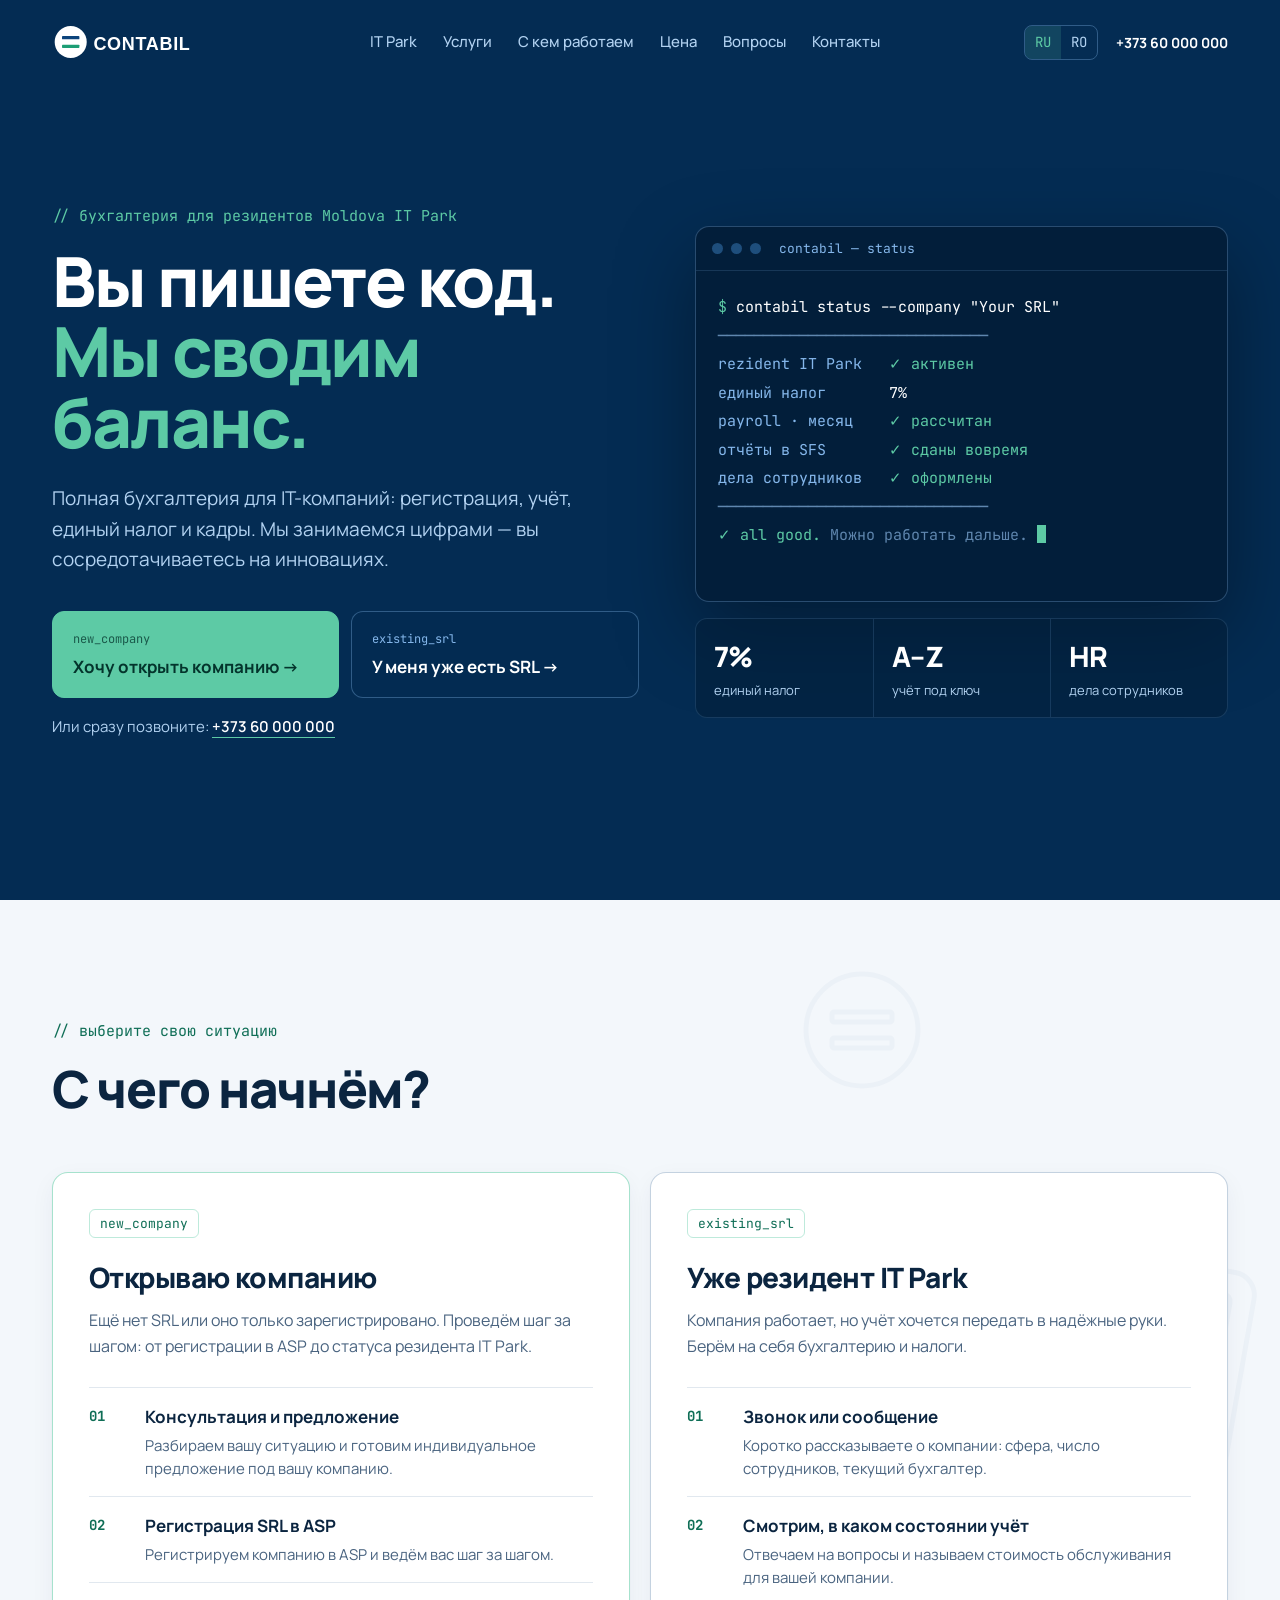
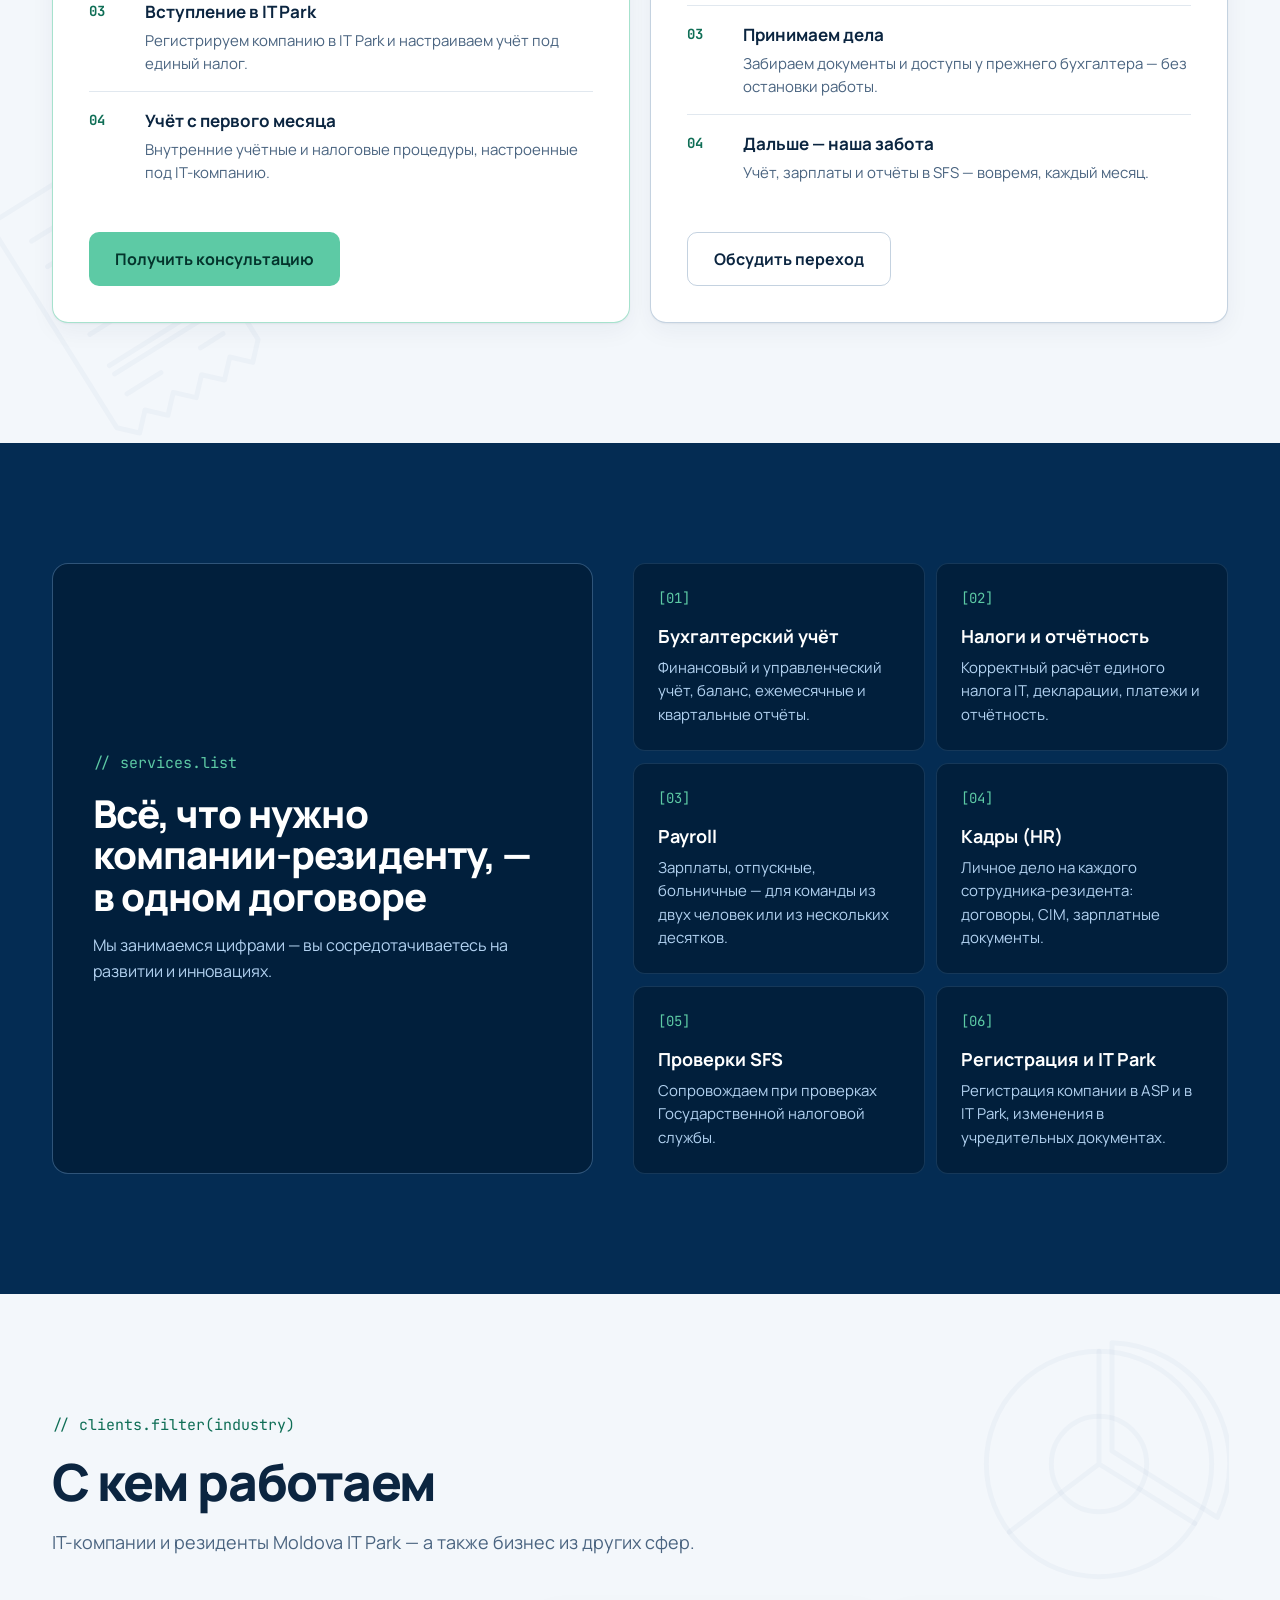
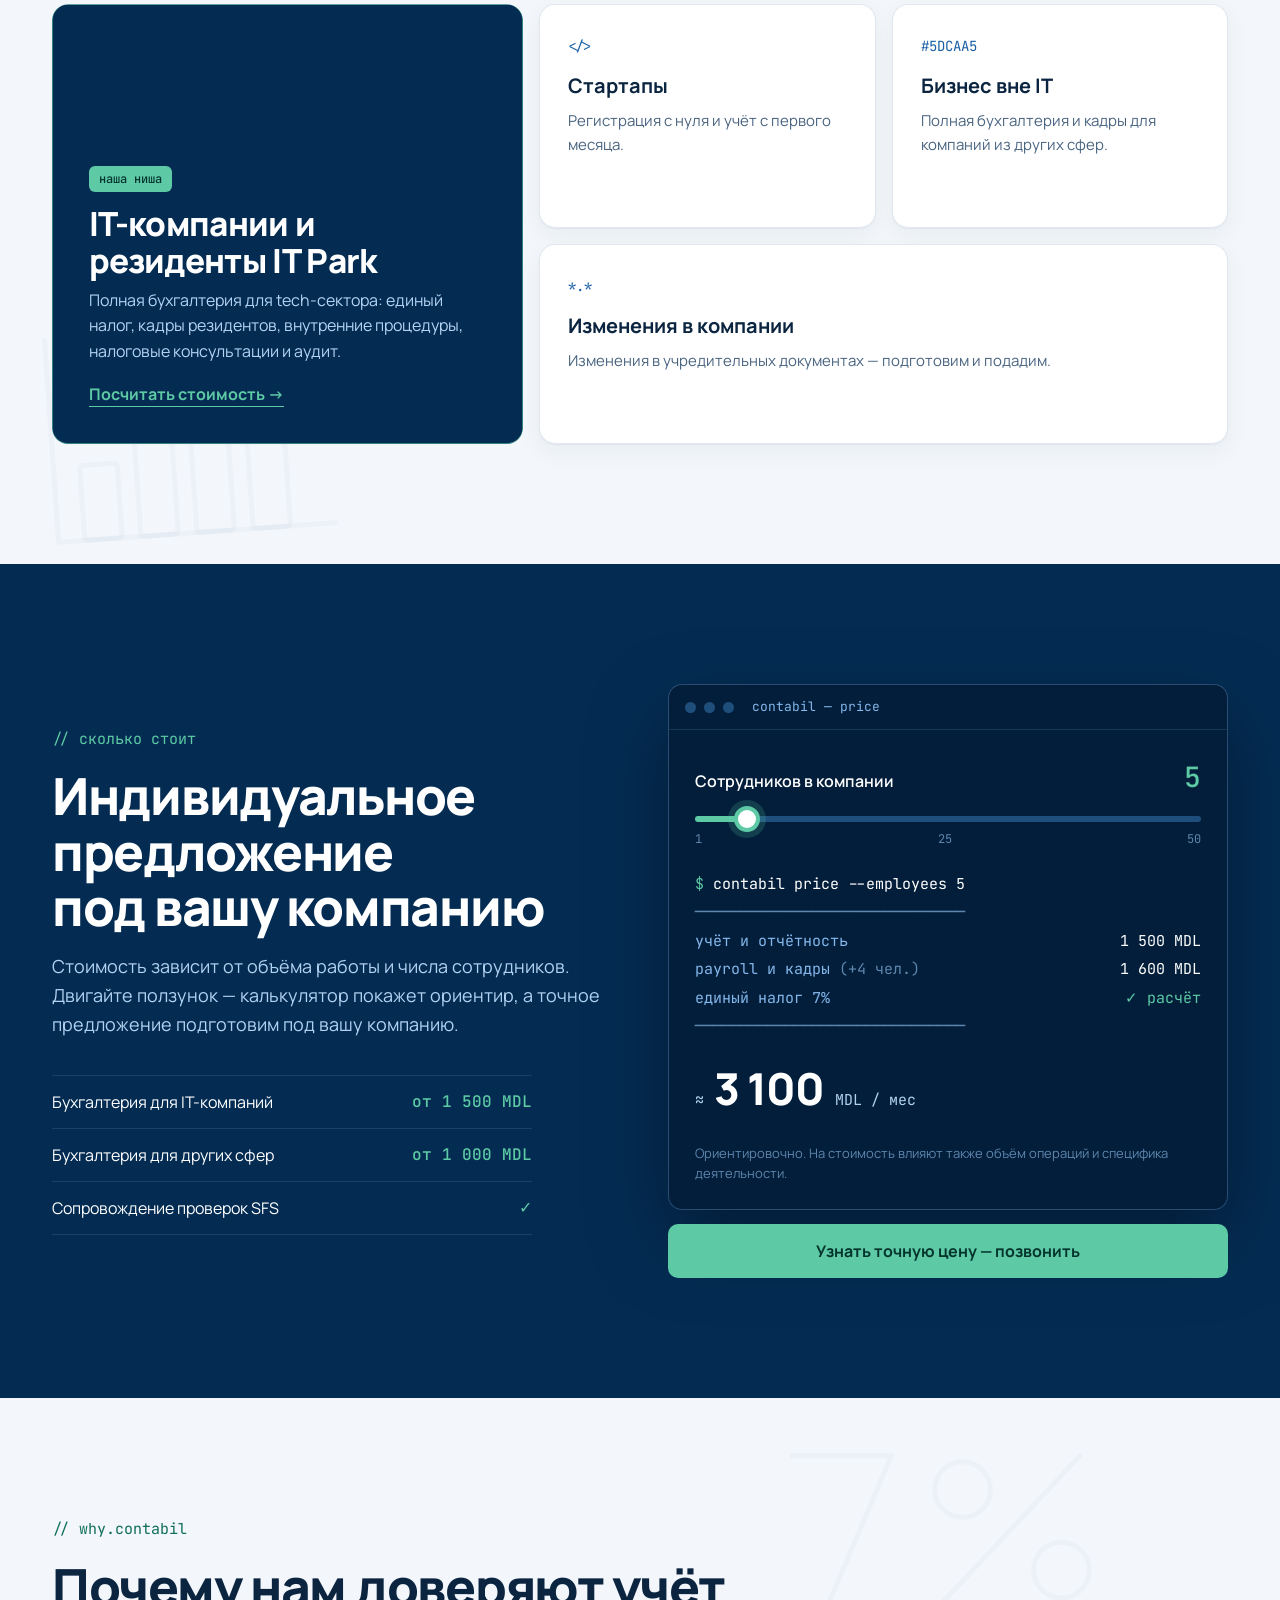
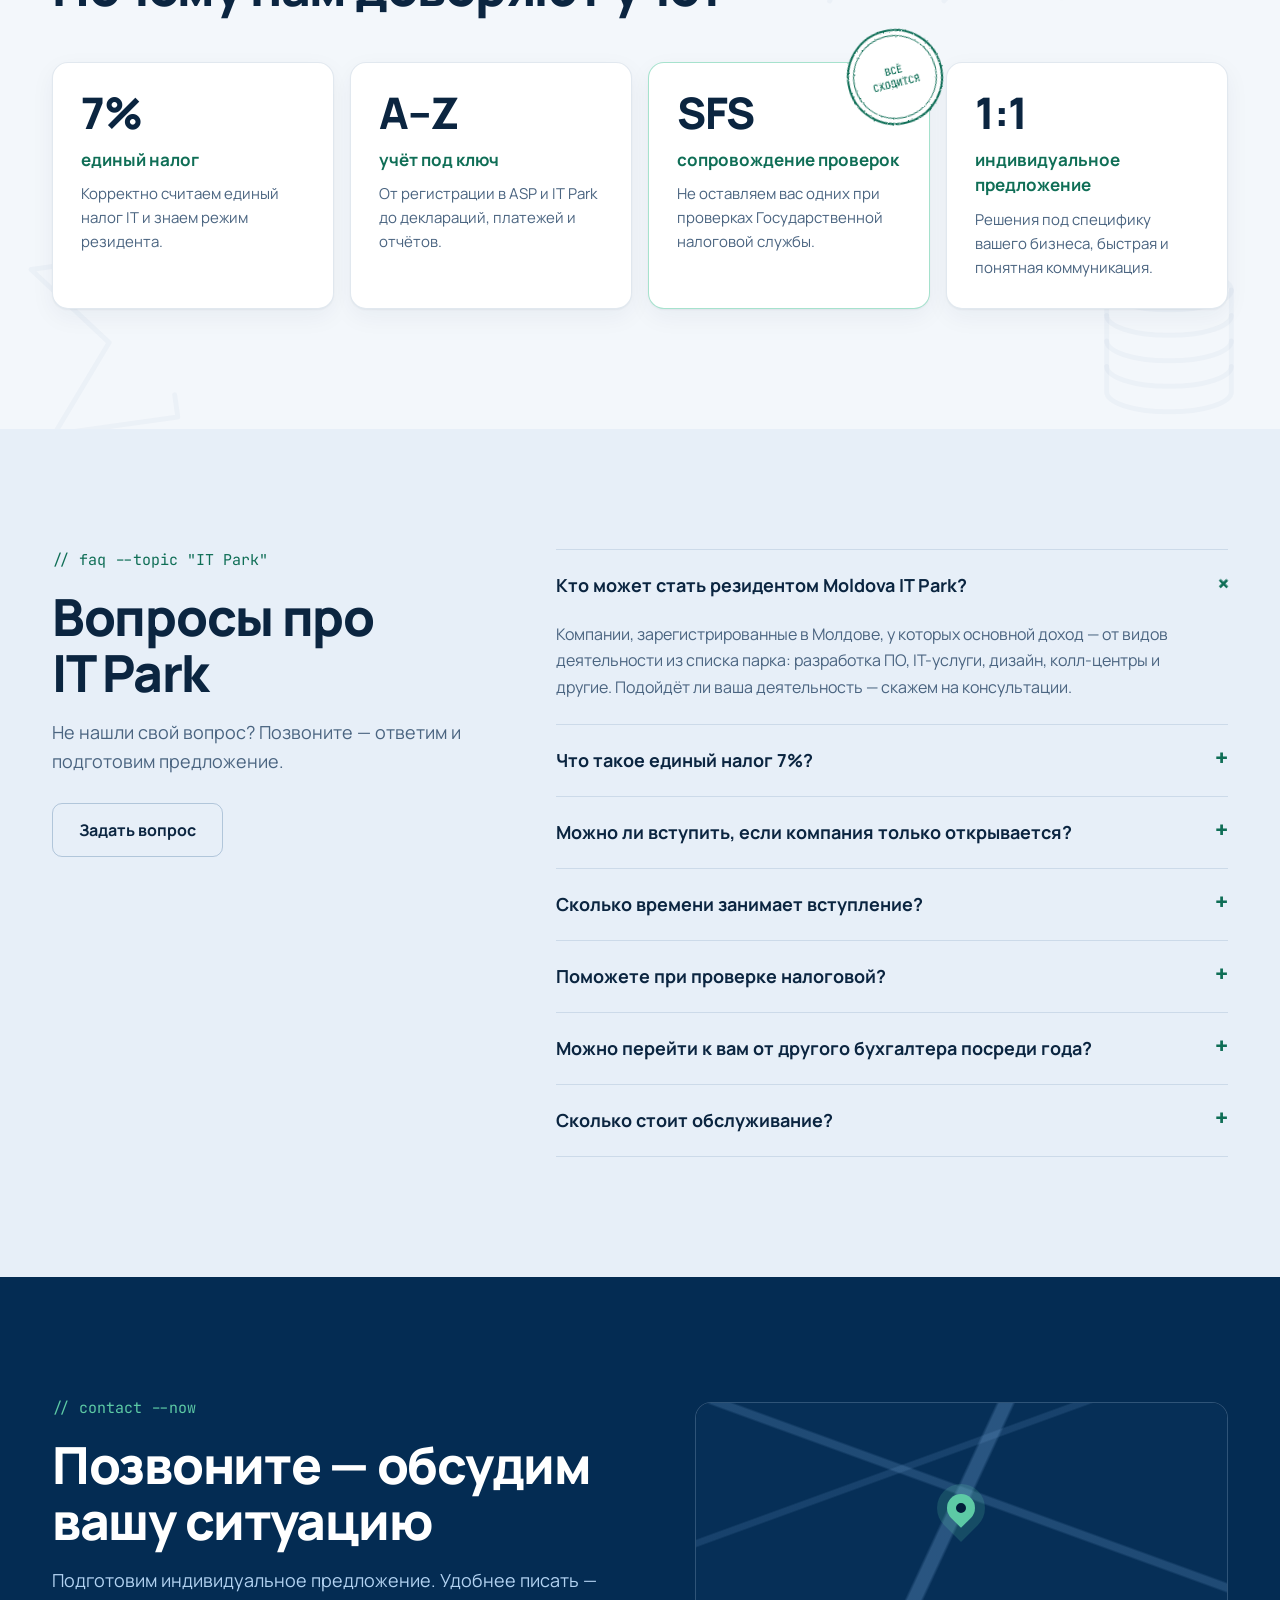
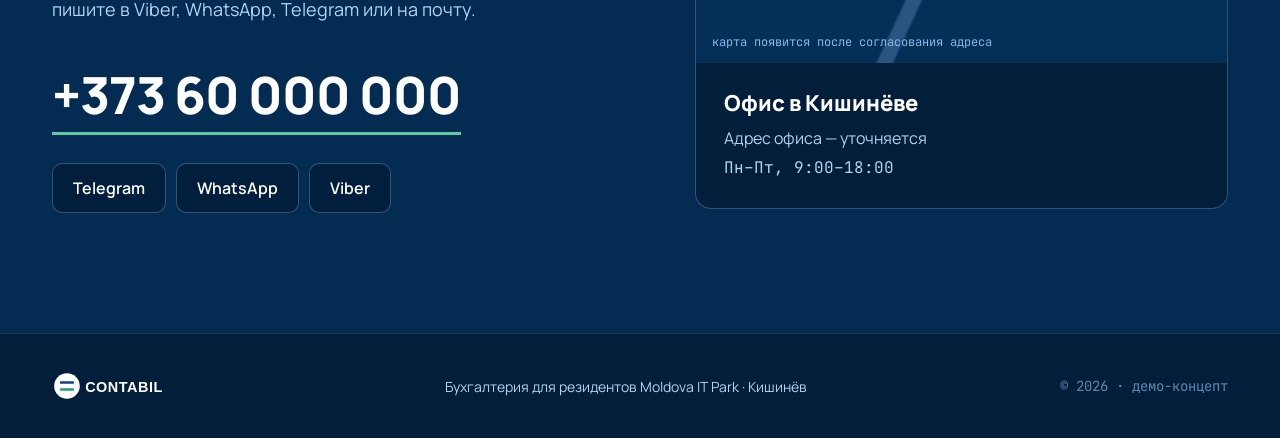
==== commit a368287f: "Add files via upload" ====
--- a/index.html
+++ b/index.html
@@ -1,404 +1,404 @@
-<!DOCTYPE html>
-<html lang="ru">
-<head>
-<meta charset="UTF-8">
-<meta name="viewport" content="width=device-width, initial-scale=1">
-<title>CONTABIL — бухгалтерия для резидентов Moldova IT Park</title>
-<meta name="description" content="Полная бухгалтерия для IT-компаний и резидентов Moldova IT Park: регистрация в ASP и IT Park, учёт, единый налог, кадры, сопровождение проверок SFS. Индивидуальное предложение.">
-<!-- Превью ссылки (Viber, Telegram, WhatsApp, Facebook). Мессенджеры принимают только ПОЛНЫЙ адрес:
-     при публикации замените https://webonix-md.github.io/contabil-lx/ на реальный адрес сайта в og:url и og:image -->
-<meta property="og:type" content="website">
-<meta property="og:locale" content="ru_RU">
-<meta property="og:locale:alternate" content="ro_RO">
-<meta property="og:site_name" content="CONTABIL">
-<meta property="og:title" content="Бухгалтерия для резидентов Moldova IT Park — CONTABIL">
-<meta property="og:description" content="Полная бухгалтерия для IT-компаний: регистрация, учёт, единый налог и кадры. Мы занимаемся цифрами — вы сосредотачиваетесь на инновациях.">
-<meta property="og:url" content="https://webonix-md.github.io/contabil-lx/">
-<meta property="og:image" content="https://webonix-md.github.io/contabil-lx/img/og/og-square-ru.jpg">
-<meta property="og:image:type" content="image/jpeg">
-<meta property="og:image:width" content="1200">
-<meta property="og:image:height" content="1200">
-<meta property="og:image:alt" content="CONTABIL: «Вы пишете код. Мы сводим баланс.» Бухгалтерия для резидентов Moldova IT Park">
-<meta name="twitter:card" content="summary_large_image">
-<link rel="icon" href="img/logo/favicon.svg" type="image/svg+xml">
-<link rel="alternate" hreflang="ro" href="ro.html">
-<link rel="preconnect" href="https://fonts.googleapis.com">
-<link rel="preconnect" href="https://fonts.gstatic.com" crossorigin>
-<link rel="preconnect" href="https://images.unsplash.com">
-<link href="https://fonts.googleapis.com/css2?family=JetBrains+Mono:wght@400;500&family=Manrope:wght@400;500;600;700;800&display=swap" rel="stylesheet">
-<link rel="stylesheet" href="css/styles.css">
-</head>
-<body>
-
-<!-- ============ Шапка ============ -->
-<header class="header" id="header">
-  <div class="wrap header__row">
-    <a class="header__logo" href="#top" aria-label="CONTABIL — на главную"><img src="img/logo/contabil-logo-inverse.svg" alt="CONTABIL" width="176" height="40"></a>
-    <nav class="nav" id="nav" aria-label="Основное меню">
-      <a href="#start">IT Park</a>
-      <a href="#services">Услуги</a>
-      <a href="#clients">С кем работаем</a>
-      <a href="#price">Цена</a>
-      <a href="#faq">Вопросы</a>
-      <a href="#contacts">Контакты</a>
-    </nav>
-    <div class="header__meta">
-      <span class="lang mono" aria-label="Язык сайта"><a class="is-active" href="index.html" hreflang="ru" aria-current="true">RU</a><a href="ro.html" hreflang="ro" lang="ro">RO</a></span>
-      <a class="header__phone" data-phone href="tel:+37369000000">+373 69 000 000</a>
-      <button class="burger" id="burger" aria-label="Открыть меню" aria-expanded="false" aria-controls="nav"><span></span><span></span></button>
-    </div>
-  </div>
-</header>
-
-<main id="top">
-
-<!-- ============ 1. Первый экран ============ -->
-<section class="hero photo-bg photo-fixed" data-photo="hero">
-  <div class="wrap hero__grid">
-    <div>
-      <p class="comment mono">// бухгалтерия для резидентов Moldova IT Park</p>
-      <h1 class="hero__title">Вы пишете код.<br><span>Мы сводим баланс.</span></h1>
-      <p class="hero__lead">Полная бухгалтерия для IT-компаний: регистрация, учёт, единый налог и кадры. Мы занимаемся цифрами — вы сосредотачиваетесь на инновациях.</p>
-      <div class="doors">
-        <a class="door door--primary" href="#door-new"><small>new_company</small><strong>Хочу открыть компанию →</strong></a>
-        <a class="door" href="#door-existing"><small>existing_srl</small><strong>У меня уже есть SRL →</strong></a>
-      </div>
-      <p class="hero__call">Или сразу позвоните: <a data-phone href="tel:+37369000000">+373 69 000 000</a></p>
-    </div>
-
-    <div>
-      <div class="term" aria-label="Пример статуса компании на обслуживании">
-        <div class="term__bar"><i></i><i></i><i></i><span class="mono">contabil — status</span></div>
-        <div class="term__body" id="heroTerm">
-          <div class="term__line"><span class="t-prompt">$</span> contabil status --company "Your SRL"</div>
-          <div class="term__line"><span class="t-dim">──────────────────────────────</span></div>
-          <div class="term__line"><span class="t-key">rezident IT Park  </span> <span class="t-ok">✓ активен</span></div>
-          <div class="term__line"><span class="t-key">единый налог      </span> 7%</div>
-          <div class="term__line"><span class="t-key">payroll · месяц   </span> <span class="t-ok">✓ рассчитан</span></div>
-          <div class="term__line"><span class="t-key">отчёты в SFS      </span> <span class="t-ok">✓ сданы вовремя</span></div>
-          <div class="term__line"><span class="t-key">дела сотрудников  </span> <span class="t-ok">✓ оформлены</span></div>
-          <div class="term__line"><span class="t-dim">──────────────────────────────</span></div>
-          <div class="term__line"><span class="t-ok">✓ all good.</span> <span class="t-dim">Можно работать дальше.</span> <span class="cursor"></span></div>
-        </div>
-      </div>
-      <div class="stats">
-        <div class="stat"><b>7%</b><span>единый налог</span></div>
-        <div class="stat"><b>A–Z</b><span>учёт под ключ</span></div>
-        <div class="stat"><b>HR</b><span>дела сотрудников</span></div>
-      </div>
-    </div>
-  </div>
-</section>
-
-<!-- ============ 2. Две двери ============ -->
-<section class="section light has-deco" id="start">
-  <!-- Фоновые SVG-иконки (декор). Чтобы убрать — удалите этот div и класс has-deco -->
-  <div class="deco" aria-hidden="true">
-    <!-- Калькулятор -->
-    <svg class="deco__calc" viewBox="0 0 120 160"><rect x="4" y="4" width="112" height="152" rx="12"/><rect x="16" y="16" width="88" height="34" rx="4"/><path d="M78 40h18M88 26v0"/><rect x="16" y="62" width="18" height="18" rx="3"/><rect x="40" y="62" width="18" height="18" rx="3"/><rect x="64" y="62" width="18" height="18" rx="3"/><rect x="88" y="62" width="18" height="18" rx="3"/><rect x="16" y="86" width="18" height="18" rx="3"/><rect x="40" y="86" width="18" height="18" rx="3"/><rect x="64" y="86" width="18" height="18" rx="3"/><rect x="88" y="86" width="18" height="42" rx="3"/><rect x="16" y="110" width="18" height="18" rx="3"/><rect x="40" y="110" width="18" height="18" rx="3"/><rect x="64" y="110" width="18" height="18" rx="3"/><rect x="16" y="134" width="42" height="14" rx="3"/><rect x="64" y="134" width="42" height="14" rx="3"/><path d="M92 97h6M95 94v6M92 119h6"/></svg>
-    <!-- Кассовый чек -->
-    <svg class="deco__receipt" viewBox="0 0 120 170"><path d="M10 6h100v144l-10 10-10-10-10 10-10-10-10 10-10-10-10 10-10-10-10 10-10-10z"/><path d="M26 28h68M26 46h44M78 46h16M26 62h52M84 62h10M26 78h36M70 78h24M26 94h48M82 94h12"/><path d="M26 116h68M26 122h68"/><path d="M26 136h24M78 136h16"/></svg>
-    <!-- Знак баланса «=» -->
-    <svg class="deco__equals" viewBox="0 0 120 120"><circle cx="60" cy="60" r="56"/><rect x="30" y="42" width="60" height="10" rx="2"/><rect x="30" y="68" width="60" height="10" rx="2"/></svg>
-  </div>
-  <div class="wrap">
-    <p class="comment mono">// выберите свою ситуацию</p>
-    <h2 class="section__title">С чего начнём?</h2>
-
-    <div class="paths" data-converge>
-      <article class="path path--new" id="door-new">
-        <header class="path__head">
-          <span class="path__tag mono">new_company</span>
-          <h3>Открываю компанию</h3>
-          <p>Ещё нет SRL или оно только зарегистрировано. Проведём шаг за шагом: от регистрации в ASP до статуса резидента IT Park.</p>
-        </header>
-        <ol class="steps">
-          <li><b class="mono">01</b><div><strong>Консультация и предложение</strong><span>Разбираем вашу ситуацию и готовим индивидуальное предложение под вашу компанию.</span></div></li>
-          <li><b class="mono">02</b><div><strong>Регистрация SRL в ASP</strong><span>Регистрируем компанию в ASP и ведём вас шаг за шагом.</span></div></li>
-          <li><b class="mono">03</b><div><strong>Вступление в IT Park</strong><span>Регистрируем компанию в IT Park и настраиваем учёт под единый налог.</span></div></li>
-          <li><b class="mono">04</b><div><strong>Учёт с первого месяца</strong><span>Внутренние учётные и налоговые процедуры, настроенные под IT-компанию.</span></div></li>
-        </ol>
-        <a class="btn btn--teal" data-phone href="tel:+37369000000">Получить консультацию</a>
-      </article>
-
-      <article class="path path--existing" id="door-existing">
-        <header class="path__head">
-          <span class="path__tag mono">existing_srl</span>
-          <h3>Уже резидент IT Park</h3>
-          <p>Компания работает, но учёт хочется передать в надёжные руки. Берём на себя бухгалтерию и налоги.</p>
-        </header>
-        <ol class="steps">
-          <li><b class="mono">01</b><div><strong>Звонок или сообщение</strong><span>Коротко рассказываете о компании: сфера, число сотрудников, текущий бухгалтер.</span></div></li>
-          <li><b class="mono">02</b><div><strong>Смотрим, в каком состоянии учёт</strong><span>Отвечаем на вопросы и называем стоимость обслуживания для вашей компании.</span></div></li>
-          <li><b class="mono">03</b><div><strong>Принимаем дела</strong><span>Забираем документы и доступы у прежнего бухгалтера — без остановки работы.</span></div></li>
-          <li><b class="mono">04</b><div><strong>Дальше — наша забота</strong><span>Учёт, зарплаты и отчёты в SFS — вовремя, каждый месяц.</span></div></li>
-        </ol>
-        <a class="btn btn--outline" data-phone href="tel:+37369000000">Обсудить переход</a>
-      </article>
-    </div>
-  </div>
-</section>
-
-<!-- ============ 3. Что входит ============ -->
-<section class="section section--alt photo-bg photo-fixed" id="services" data-photo="hero">
-  <div class="wrap services">
-    <div class="services__visual">
-      <p class="comment mono">// services.list</p>
-      <h2 class="section__title">Всё, что нужно компании-резиденту, — в&nbsp;одном договоре</h2>
-      <p class="services__note">Мы занимаемся цифрами — вы сосредотачиваетесь на развитии и инновациях.</p>
-    </div>
-
-    <ul class="services__list" data-fly-in>
-      <li class="service">
-        <span class="service__icon mono">[01]</span>
-        <div><h3>Бухгалтерский учёт</h3><p>Финансовый и управленческий учёт, баланс, ежемесячные и квартальные отчёты.</p></div>
-      </li>
-      <li class="service">
-        <span class="service__icon mono">[02]</span>
-        <div><h3>Налоги и отчётность</h3><p>Корректный расчёт единого налога IT, декларации, платежи и отчётность.</p></div>
-      </li>
-      <li class="service">
-        <span class="service__icon mono">[03]</span>
-        <div><h3>Payroll</h3><p>Зарплаты, отпускные, больничные — для команды из двух человек или из нескольких десятков.</p></div>
-      </li>
-      <li class="service">
-        <span class="service__icon mono">[04]</span>
-        <div><h3>Кадры (HR)</h3><p>Личное дело на каждого сотрудника-резидента: договоры, CIM, зарплатные документы.</p></div>
-      </li>
-      <li class="service">
-        <span class="service__icon mono">[05]</span>
-        <div><h3>Проверки SFS</h3><p>Сопровождаем при проверках Государственной налоговой службы.</p></div>
-      </li>
-      <li class="service">
-        <span class="service__icon mono">[06]</span>
-        <div><h3>Регистрация и IT Park</h3><p>Регистрация компании в ASP и в IT Park, изменения в учредительных документах.</p></div>
-      </li>
-    </ul>
-  </div>
-</section>
-
-<!-- ============ 4. С кем работаем ============ -->
-<section class="section light has-deco" id="clients">
-  <!-- Фоновые SVG-иконки (декор). Чтобы убрать — удалите этот div и класс has-deco -->
-  <div class="deco" aria-hidden="true">
-    <!-- Круговая диаграмма -->
-    <svg class="deco__pie" viewBox="0 0 120 120"><circle cx="60" cy="60" r="52"/><path d="M60 60V8M60 60l44.2 27.4M60 60 18.6 91.4"/><path d="M66 54V4a56 56 0 0 1 48.6 80.6z"/><circle cx="60" cy="60" r="22"/></svg>
-    <!-- Столбики графика -->
-    <svg class="deco__bars" viewBox="0 0 160 120"><path d="M6 114h148M6 6v108"/><rect x="20" y="74" width="20" height="40" rx="2"/><rect x="50" y="54" width="20" height="60" rx="2"/><rect x="80" y="64" width="20" height="50" rx="2"/><rect x="110" y="30" width="20" height="84" rx="2"/><path d="M22 60 58 40l32 12 42-36"/><path d="M122 16h10v10"/></svg>
-  </div>
-  <div class="wrap">
-    <p class="comment mono">// clients.filter(industry)</p>
-    <h2 class="section__title">С кем работаем</h2>
-    <p class="section__lead">IT-компании и резиденты Moldova IT Park — а также бизнес из других сфер.</p>
-
-    <div class="clients" data-dossier>
-      <article class="client client--featured photo-bg" data-photo="clients">
-        <span class="client__badge mono">наша ниша</span>
-        <h3>IT-компании и резиденты IT Park</h3>
-        <p>Полная бухгалтерия для tech-сектора: единый налог, кадры резидентов, внутренние процедуры, налоговые консультации и аудит.</p>
-        <a class="link-arrow" href="#price">Посчитать стоимость →</a>
-      </article>
-      <article class="client">
-        <span class="client__code mono">&lt;/&gt;</span>
-        <h3>Стартапы</h3>
-        <p>Регистрация с нуля и учёт с первого месяца.</p>
-      </article>
-      <article class="client">
-        <span class="client__code mono">#5DCAA5</span>
-        <h3>Бизнес вне IT</h3>
-        <p>Полная бухгалтерия и кадры для компаний из других сфер.</p>
-      </article>
-      <article class="client">
-        <span class="client__code mono">*.*</span>
-        <h3>Изменения в компании</h3>
-        <p>Изменения в учредительных документах — подготовим и подадим.</p>
-      </article>
-    </div>
-  </div>
-</section>
-
-<!-- ============ 5. Цена ============ -->
-<section class="section section--alt photo-bg photo-fixed" id="price" data-photo="hero">
-  <div class="wrap price">
-    <div class="price__intro">
-      <p class="comment mono">// сколько стоит</p>
-      <h2 class="section__title">Индивидуальное предложение под&nbsp;вашу компанию</h2>
-      <p class="section__lead">Стоимость зависит от объёма работы и числа сотрудников. Двигайте ползунок — калькулятор покажет ориентир, а точное предложение подготовим под вашу компанию.</p>
-
-      <ul class="free">
-        <li><span>Бухгалтерия для IT-компаний</span><b class="mono">от 1 500 MDL</b></li>
-        <li><span>Бухгалтерия для других сфер</span><b class="mono">от 1 000 MDL</b></li>
-        <li><span>Сопровождение проверок SFS</span><b class="mono">✓</b></li>
-      </ul>
-    </div>
-
-    <div class="calc">
-      <div class="term">
-        <div class="term__bar"><i></i><i></i><i></i><span class="mono">contabil — price</span></div>
-        <div class="term__body term__body--calc">
-          <label class="calc__label" for="employees">
-            <span>Сотрудников в компании</span>
-            <output class="calc__count mono" id="employeesOut" for="employees">5</output>
-          </label>
-          <input class="calc__range" type="range" id="employees" min="1" max="50" step="1" value="5">
-          <div class="calc__scale mono"><span>1</span><span>25</span><span>50</span></div>
-
-          <div class="calc__out mono" aria-live="polite">
-            <div><span class="t-prompt">$</span> contabil price --employees <span id="cmdEmployees">5</span></div>
-            <div class="t-dim">──────────────────────────────</div>
-            <div class="calc__row"><span class="t-key">учёт и отчётность</span><span id="rowBase">1 500 MDL</span></div>
-            <div class="calc__row"><span class="t-key">payroll и кадры <span class="t-dim" id="rowExtraLabel">(+4 чел.)</span></span><span id="rowExtra">1 600 MDL</span></div>
-            <div class="calc__row"><span class="t-key">единый налог 7%</span><span class="t-ok">✓ расчёт</span></div>
-            <div class="t-dim">──────────────────────────────</div>
-            <div class="calc__total"><span>≈</span><b id="total">3 100</b><span>MDL / мес</span></div>
-          </div>
-          <p class="calc__note">Ориентировочно. На стоимость влияют также объём операций и специфика деятельности.</p>
-        </div>
-      </div>
-      <a class="btn btn--teal btn--block" data-phone href="tel:+37369000000">Узнать точную цену — позвонить</a>
-    </div>
-  </div>
-</section>
-
-<!-- ============ 6. Почему мы ============ -->
-<section class="section light has-deco" id="why">
-  <!-- Фоновые SVG-иконки (декор). Чтобы убрать — удалите этот div и класс has-deco -->
-  <div class="deco" aria-hidden="true">
-    <!-- «7%» — единый налог IT Park -->
-    <svg class="deco__percent" viewBox="0 0 220 120"><path d="M12 14h64L36 108"/><circle cx="122" cy="36" r="18"/><circle cx="186" cy="88" r="18"/><path d="M198 14 110 108"/></svg>
-    <!-- Знак суммы Σ -->
-    <svg class="deco__sigma" viewBox="0 0 100 120"><path d="M88 22V8H10l42 52-42 52h78V98"/></svg>
-    <!-- Стопка монет -->
-    <svg class="deco__coins" viewBox="0 0 120 120"><ellipse cx="60" cy="24" rx="44" ry="14"/><path d="M16 24v18c0 7.7 19.7 14 44 14s44-6.3 44-14V24"/><path d="M16 42v18c0 7.7 19.7 14 44 14s44-6.3 44-14V42"/><path d="M16 60v18c0 7.7 19.7 14 44 14s44-6.3 44-14V60"/><path d="M16 78v18c0 7.7 19.7 14 44 14s44-6.3 44-14V78"/></svg>
-  </div>
-  <div class="wrap">
-    <p class="comment mono">// why.contabil</p>
-    <h2 class="section__title">Почему нам доверяют учёт</h2>
-    <div class="why">
-      <article class="why__item">
-        <b class="why__num">7%</b>
-        <h3>единый налог</h3>
-        <p>Корректно считаем единый налог IT и знаем режим резидента.</p>
-      </article>
-      <article class="why__item">
-        <b class="why__num">A–Z</b>
-        <h3>учёт под ключ</h3>
-        <p>От регистрации в ASP и IT Park до деклараций, платежей и отчётов.</p>
-      </article>
-      <article class="why__item why__item--accent">
-        <b class="why__num">SFS</b>
-        <h3>сопровождение проверок</h3>
-        <p>Не оставляем вас одних при проверках Государственной налоговой службы.</p>
-        <span class="stamp mono" aria-hidden="true">всё<br>сходится</span>
-        <!-- «Ставим печать при вас»: тень и сам штамп (анимация — main.js, блок «Печать») -->
-        <span class="stamper-shadow" aria-hidden="true"></span>
-        <!-- Штамп рисуется скриптом (main.js, «Печать»). data-tilt — угол взгляда сверху в градусах:
-             0 — строго сбоку, 35 — три четверти, 60–70 — почти сверху, ручка смотрит на вас -->
-        <span class="stamper" aria-hidden="true" data-tilt="50"></span>
-      </article>
-      <article class="why__item">
-        <b class="why__num">1:1</b>
-        <h3>индивидуальное предложение</h3>
-        <p>Решения под специфику вашего бизнеса, быстрая и понятная коммуникация.</p>
-      </article>
-    </div>
-  </div>
-</section>
-
-<!-- ============ 7. Вопросы про IT Park ============ -->
-<section class="section section--alt light" id="faq">
-  <div class="wrap faq">
-    <div class="faq__intro">
-      <p class="comment mono">// faq --topic "IT Park"</p>
-      <h2 class="section__title">Вопросы про IT&nbsp;Park</h2>
-      <p class="section__lead">Не нашли свой вопрос? Позвоните — ответим и подготовим предложение.</p>
-      <a class="btn btn--outline" data-phone href="tel:+37369000000">Задать вопрос</a>
-    </div>
-
-    <div class="faq__list">
-      <details class="qa" open>
-        <summary>Кто может стать резидентом Moldova IT Park?</summary>
-        <p>Компании, зарегистрированные в Молдове, у которых основной доход — от видов деятельности из списка парка: разработка ПО, IT-услуги, дизайн, колл-центры и другие. Подойдёт ли ваша деятельность — скажем на консультации.</p>
-      </details>
-      <details class="qa">
-        <summary>Что такое единый налог 7%?</summary>
-        <p>Резиденты платят один налог — 7% от оборота, но не меньше минимальной суммы на каждого сотрудника (она привязана к средней зарплате по экономике). Этот налог заменяет налог на прибыль, подоходный налог с зарплат, взносы и ряд других платежей.</p>
-      </details>
-      <details class="qa">
-        <summary>Можно ли вступить, если компания только открывается?</summary>
-        <p>Да. Зарегистрируем компанию в ASP и в IT Park и проведём вас шаг за шагом.</p>
-      </details>
-      <details class="qa">
-        <summary>Сколько времени занимает вступление?</summary>
-        <p>Зависит от готовности документов и рассмотрения заявки администрацией парка. Реалистичные сроки для вашего случая назовём на консультации.</p>
-      </details>
-      <details class="qa">
-        <summary>Поможете при проверке налоговой?</summary>
-        <p>Да, сопровождаем при проверках Государственной налоговой службы (SFS).</p>
-      </details>
-      <details class="qa">
-        <summary>Можно перейти к вам от другого бухгалтера посреди года?</summary>
-        <p>Да. Принимаем документы и доступы у прежнего бухгалтера и продолжаем учёт без остановки работы компании.</p>
-      </details>
-      <details class="qa">
-        <summary>Сколько стоит обслуживание?</summary>
-        <p>Для IT-компаний — от 1 500 MDL в месяц, для других сфер — от 1 000 MDL; точная цена зависит от объёма работы. Ориентировочную сумму покажет <a href="#price">калькулятор</a>, точную — назовём после разговора.</p>
-      </details>
-    </div>
-  </div>
-</section>
-
-<!-- ============ 8. Контакты ============ -->
-<section class="contacts photo-bg photo-fixed" id="contacts" data-photo="hero">
-  <div class="wrap contacts__grid">
-    <div>
-      <p class="comment mono">// contact --now</p>
-      <h2 class="section__title">Позвоните — обсудим вашу ситуацию</h2>
-      <p class="section__lead">Подготовим индивидуальное предложение. Удобнее писать — пишите в Viber, WhatsApp, Telegram или на почту.</p>
-      <a class="contacts__phone" data-phone href="tel:+37369000000">+373 69 000 000</a>
-      <div class="messengers">
-        <a class="msg" data-msg="telegram" href="#" target="_blank" rel="noopener">Telegram</a>
-        <a class="msg" data-msg="whatsapp" href="#" target="_blank" rel="noopener">WhatsApp</a>
-        <a class="msg" data-msg="viber" href="#">Viber</a>
-      </div>
-    </div>
-
-    <div class="office">
-      <div class="office__map" role="img" aria-label="Карта: офис в Кишинёве (заглушка)">
-        <span class="office__pin" aria-hidden="true"></span>
-        <span class="office__map-note mono">карта появится после согласования адреса</span>
-      </div>
-      <div class="office__info">
-        <h3>Офис в <span data-office="city">Кишинёве</span></h3>
-        <p data-office="address">Адрес офиса — уточняется</p>
-        <p class="mono" data-office="hours">Пн–Пт, 9:00–18:00</p>
-      </div>
-    </div>
-  </div>
-</section>
-
-</main>
-
-<footer class="footer">
-  <div class="wrap footer__row">
-    <img src="img/logo/contabil-logo-inverse.svg" alt="CONTABIL" width="140" height="32">
-    <p>Бухгалтерия для резидентов Moldova IT Park · Кишинёв</p>
-    <p class="mono footer__demo">© 2026 · демо-концепт</p>
-  </div>
-</footer>
-
-<!-- Кнопка звонка на телефоне -->
-<a class="callbar" data-phone href="tel:+37369000000"><span>Позвонить бухгалтеру</span><b class="mono">→</b></a>
-
-<!-- SVG-фильтр «мастика»: неровные края оттиска печати -->
-<svg width="0" height="0" style="position:absolute" aria-hidden="true" focusable="false">
-  <filter id="ink-rough" x="-10%" y="-10%" width="120%" height="120%">
-    <feTurbulence type="fractalNoise" baseFrequency="0.85" numOctaves="2" seed="7" result="noise"/>
-    <feDisplacementMap in="SourceGraphic" in2="noise" scale="2.2" xChannelSelector="R" yChannelSelector="G"/>
-  </filter>
-</svg>
-
-<script src="js/site-data.js"></script>
-<script src="js/main.js"></script>
-</body>
-</html>
+<!DOCTYPE html>
+<html lang="ru">
+<head>
+<meta charset="UTF-8">
+<meta name="viewport" content="width=device-width, initial-scale=1">
+<title>CONTABIL — бухгалтерия для резидентов Moldova IT Park</title>
+<meta name="description" content="Полная бухгалтерия для IT-компаний и резидентов Moldova IT Park: регистрация в ASP и IT Park, учёт, единый налог, кадры, сопровождение проверок SFS. Индивидуальное предложение.">
+<!-- Превью ссылки (Viber, Telegram, WhatsApp, Facebook). Мессенджеры принимают только ПОЛНЫЙ адрес:
+     при публикации замените https://webonix-md.github.io/contabil-lx/ на реальный адрес сайта в og:url и og:image -->
+<meta property="og:type" content="website">
+<meta property="og:locale" content="ru_RU">
+<meta property="og:locale:alternate" content="ro_RO">
+<meta property="og:site_name" content="CONTABIL">
+<meta property="og:title" content="Бухгалтерия для резидентов Moldova IT Park — CONTABIL">
+<meta property="og:description" content="Полная бухгалтерия для IT-компаний: регистрация, учёт, единый налог и кадры. Мы занимаемся цифрами — вы сосредотачиваетесь на инновациях.">
+<meta property="og:url" content="https://webonix-md.github.io/contabil-lx/">
+<meta property="og:image" content="https://webonix-md.github.io/contabil-lx/img/og/og-square-ru.jpg">
+<meta property="og:image:type" content="image/jpeg">
+<meta property="og:image:width" content="1200">
+<meta property="og:image:height" content="1200">
+<meta property="og:image:alt" content="CONTABIL: «Вы пишете код. Мы сводим баланс.» Бухгалтерия для резидентов Moldova IT Park">
+<meta name="twitter:card" content="summary_large_image">
+<link rel="icon" href="img/logo/favicon.svg" type="image/svg+xml">
+<link rel="alternate" hreflang="ro" href="ro.html">
+<link rel="preconnect" href="https://fonts.googleapis.com">
+<link rel="preconnect" href="https://fonts.gstatic.com" crossorigin>
+<link rel="preconnect" href="https://images.unsplash.com">
+<link href="https://fonts.googleapis.com/css2?family=JetBrains+Mono:wght@400;500&family=Manrope:wght@400;500;600;700;800&display=swap" rel="stylesheet">
+<link rel="stylesheet" href="css/styles.css">
+</head>
+<body>
+
+<!-- ============ Шапка ============ -->
+<header class="header" id="header">
+  <div class="wrap header__row">
+    <a class="header__logo" href="#top" aria-label="CONTABIL — на главную"><img src="img/logo/contabil-logo-inverse.svg" alt="CONTABIL" width="176" height="40"></a>
+    <nav class="nav" id="nav" aria-label="Основное меню">
+      <a href="#start">IT Park</a>
+      <a href="#services">Услуги</a>
+      <a href="#clients">С кем работаем</a>
+      <a href="#price">Цена</a>
+      <a href="#faq">Вопросы</a>
+      <a href="#contacts">Контакты</a>
+    </nav>
+    <div class="header__meta">
+      <span class="lang mono" aria-label="Язык сайта"><a class="is-active" href="index.html" hreflang="ru" aria-current="true">RU</a><a href="ro.html" hreflang="ro" lang="ro">RO</a></span>
+      <a class="header__phone" data-phone href="tel:+37360000000">+373 60 000 000</a>
+      <button class="burger" id="burger" aria-label="Открыть меню" aria-expanded="false" aria-controls="nav"><span></span><span></span></button>
+    </div>
+  </div>
+</header>
+
+<main id="top">
+
+<!-- ============ 1. Первый экран ============ -->
+<section class="hero photo-bg photo-fixed" data-photo="hero">
+  <div class="wrap hero__grid">
+    <div>
+      <p class="comment mono">// бухгалтерия для резидентов Moldova IT Park</p>
+      <h1 class="hero__title">Вы пишете код.<br><span>Мы сводим баланс.</span></h1>
+      <p class="hero__lead">Полная бухгалтерия для IT-компаний: регистрация, учёт, единый налог и кадры. Мы занимаемся цифрами — вы сосредотачиваетесь на инновациях.</p>
+      <div class="doors">
+        <a class="door door--primary" href="#door-new"><small>new_company</small><strong>Хочу открыть компанию →</strong></a>
+        <a class="door" href="#door-existing"><small>existing_srl</small><strong>У меня уже есть SRL →</strong></a>
+      </div>
+      <p class="hero__call">Или сразу позвоните: <a data-phone href="tel:+37360000000">+373 60 000 000</a></p>
+    </div>
+
+    <div>
+      <div class="term" aria-label="Пример статуса компании на обслуживании">
+        <div class="term__bar"><i></i><i></i><i></i><span class="mono">contabil — status</span></div>
+        <div class="term__body" id="heroTerm">
+          <div class="term__line"><span class="t-prompt">$</span> contabil status --company "Your SRL"</div>
+          <div class="term__line"><span class="t-dim">──────────────────────────────</span></div>
+          <div class="term__line"><span class="t-key">rezident IT Park  </span> <span class="t-ok">✓ активен</span></div>
+          <div class="term__line"><span class="t-key">единый налог      </span> 7%</div>
+          <div class="term__line"><span class="t-key">payroll · месяц   </span> <span class="t-ok">✓ рассчитан</span></div>
+          <div class="term__line"><span class="t-key">отчёты в SFS      </span> <span class="t-ok">✓ сданы вовремя</span></div>
+          <div class="term__line"><span class="t-key">дела сотрудников  </span> <span class="t-ok">✓ оформлены</span></div>
+          <div class="term__line"><span class="t-dim">──────────────────────────────</span></div>
+          <div class="term__line"><span class="t-ok">✓ all good.</span> <span class="t-dim">Можно работать дальше.</span> <span class="cursor"></span></div>
+        </div>
+      </div>
+      <div class="stats">
+        <div class="stat"><b>7%</b><span>единый налог</span></div>
+        <div class="stat"><b>A–Z</b><span>учёт под ключ</span></div>
+        <div class="stat"><b>HR</b><span>дела сотрудников</span></div>
+      </div>
+    </div>
+  </div>
+</section>
+
+<!-- ============ 2. Две двери ============ -->
+<section class="section light has-deco" id="start">
+  <!-- Фоновые SVG-иконки (декор). Чтобы убрать — удалите этот div и класс has-deco -->
+  <div class="deco" aria-hidden="true">
+    <!-- Калькулятор -->
+    <svg class="deco__calc" viewBox="0 0 120 160"><rect x="4" y="4" width="112" height="152" rx="12"/><rect x="16" y="16" width="88" height="34" rx="4"/><path d="M78 40h18M88 26v0"/><rect x="16" y="62" width="18" height="18" rx="3"/><rect x="40" y="62" width="18" height="18" rx="3"/><rect x="64" y="62" width="18" height="18" rx="3"/><rect x="88" y="62" width="18" height="18" rx="3"/><rect x="16" y="86" width="18" height="18" rx="3"/><rect x="40" y="86" width="18" height="18" rx="3"/><rect x="64" y="86" width="18" height="18" rx="3"/><rect x="88" y="86" width="18" height="42" rx="3"/><rect x="16" y="110" width="18" height="18" rx="3"/><rect x="40" y="110" width="18" height="18" rx="3"/><rect x="64" y="110" width="18" height="18" rx="3"/><rect x="16" y="134" width="42" height="14" rx="3"/><rect x="64" y="134" width="42" height="14" rx="3"/><path d="M92 97h6M95 94v6M92 119h6"/></svg>
+    <!-- Кассовый чек -->
+    <svg class="deco__receipt" viewBox="0 0 120 170"><path d="M10 6h100v144l-10 10-10-10-10 10-10-10-10 10-10-10-10 10-10-10-10 10-10-10z"/><path d="M26 28h68M26 46h44M78 46h16M26 62h52M84 62h10M26 78h36M70 78h24M26 94h48M82 94h12"/><path d="M26 116h68M26 122h68"/><path d="M26 136h24M78 136h16"/></svg>
+    <!-- Знак баланса «=» -->
+    <svg class="deco__equals" viewBox="0 0 120 120"><circle cx="60" cy="60" r="56"/><rect x="30" y="42" width="60" height="10" rx="2"/><rect x="30" y="68" width="60" height="10" rx="2"/></svg>
+  </div>
+  <div class="wrap">
+    <p class="comment mono">// выберите свою ситуацию</p>
+    <h2 class="section__title">С чего начнём?</h2>
+
+    <div class="paths" data-converge>
+      <article class="path path--new" id="door-new">
+        <header class="path__head">
+          <span class="path__tag mono">new_company</span>
+          <h3>Открываю компанию</h3>
+          <p>Ещё нет SRL или оно только зарегистрировано. Проведём шаг за шагом: от регистрации в ASP до статуса резидента IT Park.</p>
+        </header>
+        <ol class="steps">
+          <li><b class="mono">01</b><div><strong>Консультация и предложение</strong><span>Разбираем вашу ситуацию и готовим индивидуальное предложение под вашу компанию.</span></div></li>
+          <li><b class="mono">02</b><div><strong>Регистрация SRL в ASP</strong><span>Регистрируем компанию в ASP и ведём вас шаг за шагом.</span></div></li>
+          <li><b class="mono">03</b><div><strong>Вступление в IT Park</strong><span>Регистрируем компанию в IT Park и настраиваем учёт под единый налог.</span></div></li>
+          <li><b class="mono">04</b><div><strong>Учёт с первого месяца</strong><span>Внутренние учётные и налоговые процедуры, настроенные под IT-компанию.</span></div></li>
+        </ol>
+        <a class="btn btn--teal" data-phone href="tel:+37360000000">Получить консультацию</a>
+      </article>
+
+      <article class="path path--existing" id="door-existing">
+        <header class="path__head">
+          <span class="path__tag mono">existing_srl</span>
+          <h3>Уже резидент IT Park</h3>
+          <p>Компания работает, но учёт хочется передать в надёжные руки. Берём на себя бухгалтерию и налоги.</p>
+        </header>
+        <ol class="steps">
+          <li><b class="mono">01</b><div><strong>Звонок или сообщение</strong><span>Коротко рассказываете о компании: сфера, число сотрудников, текущий бухгалтер.</span></div></li>
+          <li><b class="mono">02</b><div><strong>Смотрим, в каком состоянии учёт</strong><span>Отвечаем на вопросы и называем стоимость обслуживания для вашей компании.</span></div></li>
+          <li><b class="mono">03</b><div><strong>Принимаем дела</strong><span>Забираем документы и доступы у прежнего бухгалтера — без остановки работы.</span></div></li>
+          <li><b class="mono">04</b><div><strong>Дальше — наша забота</strong><span>Учёт, зарплаты и отчёты в SFS — вовремя, каждый месяц.</span></div></li>
+        </ol>
+        <a class="btn btn--outline" data-phone href="tel:+37360000000">Обсудить переход</a>
+      </article>
+    </div>
+  </div>
+</section>
+
+<!-- ============ 3. Что входит ============ -->
+<section class="section section--alt photo-bg photo-fixed" id="services" data-photo="hero">
+  <div class="wrap services">
+    <div class="services__visual">
+      <p class="comment mono">// services.list</p>
+      <h2 class="section__title">Всё, что нужно компании-резиденту, — в&nbsp;одном договоре</h2>
+      <p class="services__note">Мы занимаемся цифрами — вы сосредотачиваетесь на развитии и инновациях.</p>
+    </div>
+
+    <ul class="services__list" data-fly-in>
+      <li class="service">
+        <span class="service__icon mono">[01]</span>
+        <div><h3>Бухгалтерский учёт</h3><p>Финансовый и управленческий учёт, баланс, ежемесячные и квартальные отчёты.</p></div>
+      </li>
+      <li class="service">
+        <span class="service__icon mono">[02]</span>
+        <div><h3>Налоги и отчётность</h3><p>Корректный расчёт единого налога IT, декларации, платежи и отчётность.</p></div>
+      </li>
+      <li class="service">
+        <span class="service__icon mono">[03]</span>
+        <div><h3>Payroll</h3><p>Зарплаты, отпускные, больничные — для команды из двух человек или из нескольких десятков.</p></div>
+      </li>
+      <li class="service">
+        <span class="service__icon mono">[04]</span>
+        <div><h3>Кадры (HR)</h3><p>Личное дело на каждого сотрудника-резидента: договоры, CIM, зарплатные документы.</p></div>
+      </li>
+      <li class="service">
+        <span class="service__icon mono">[05]</span>
+        <div><h3>Проверки SFS</h3><p>Сопровождаем при проверках Государственной налоговой службы.</p></div>
+      </li>
+      <li class="service">
+        <span class="service__icon mono">[06]</span>
+        <div><h3>Регистрация и IT Park</h3><p>Регистрация компании в ASP и в IT Park, изменения в учредительных документах.</p></div>
+      </li>
+    </ul>
+  </div>
+</section>
+
+<!-- ============ 4. С кем работаем ============ -->
+<section class="section light has-deco" id="clients">
+  <!-- Фоновые SVG-иконки (декор). Чтобы убрать — удалите этот div и класс has-deco -->
+  <div class="deco" aria-hidden="true">
+    <!-- Круговая диаграмма -->
+    <svg class="deco__pie" viewBox="0 0 120 120"><circle cx="60" cy="60" r="52"/><path d="M60 60V8M60 60l44.2 27.4M60 60 18.6 91.4"/><path d="M66 54V4a56 56 0 0 1 48.6 80.6z"/><circle cx="60" cy="60" r="22"/></svg>
+    <!-- Столбики графика -->
+    <svg class="deco__bars" viewBox="0 0 160 120"><path d="M6 114h148M6 6v108"/><rect x="20" y="74" width="20" height="40" rx="2"/><rect x="50" y="54" width="20" height="60" rx="2"/><rect x="80" y="64" width="20" height="50" rx="2"/><rect x="110" y="30" width="20" height="84" rx="2"/><path d="M22 60 58 40l32 12 42-36"/><path d="M122 16h10v10"/></svg>
+  </div>
+  <div class="wrap">
+    <p class="comment mono">// clients.filter(industry)</p>
+    <h2 class="section__title">С кем работаем</h2>
+    <p class="section__lead">IT-компании и резиденты Moldova IT Park — а также бизнес из других сфер.</p>
+
+    <div class="clients" data-dossier>
+      <article class="client client--featured photo-bg" data-photo="clients">
+        <span class="client__badge mono">наша ниша</span>
+        <h3>IT-компании и резиденты IT Park</h3>
+        <p>Полная бухгалтерия для tech-сектора: единый налог, кадры резидентов, внутренние процедуры, налоговые консультации и аудит.</p>
+        <a class="link-arrow" href="#price">Посчитать стоимость →</a>
+      </article>
+      <article class="client">
+        <span class="client__code mono">&lt;/&gt;</span>
+        <h3>Стартапы</h3>
+        <p>Регистрация с нуля и учёт с первого месяца.</p>
+      </article>
+      <article class="client">
+        <span class="client__code mono">#5DCAA5</span>
+        <h3>Бизнес вне IT</h3>
+        <p>Полная бухгалтерия и кадры для компаний из других сфер.</p>
+      </article>
+      <article class="client">
+        <span class="client__code mono">*.*</span>
+        <h3>Изменения в компании</h3>
+        <p>Изменения в учредительных документах — подготовим и подадим.</p>
+      </article>
+    </div>
+  </div>
+</section>
+
+<!-- ============ 5. Цена ============ -->
+<section class="section section--alt photo-bg photo-fixed" id="price" data-photo="hero">
+  <div class="wrap price">
+    <div class="price__intro">
+      <p class="comment mono">// сколько стоит</p>
+      <h2 class="section__title">Индивидуальное предложение под&nbsp;вашу компанию</h2>
+      <p class="section__lead">Стоимость зависит от объёма работы и числа сотрудников. Двигайте ползунок — калькулятор покажет ориентир, а точное предложение подготовим под вашу компанию.</p>
+
+      <ul class="free">
+        <li><span>Бухгалтерия для IT-компаний</span><b class="mono">от 1 500 MDL</b></li>
+        <li><span>Бухгалтерия для других сфер</span><b class="mono">от 1 000 MDL</b></li>
+        <li><span>Сопровождение проверок SFS</span><b class="mono">✓</b></li>
+      </ul>
+    </div>
+
+    <div class="calc">
+      <div class="term">
+        <div class="term__bar"><i></i><i></i><i></i><span class="mono">contabil — price</span></div>
+        <div class="term__body term__body--calc">
+          <label class="calc__label" for="employees">
+            <span>Сотрудников в компании</span>
+            <output class="calc__count mono" id="employeesOut" for="employees">5</output>
+          </label>
+          <input class="calc__range" type="range" id="employees" min="1" max="50" step="1" value="5">
+          <div class="calc__scale mono"><span>1</span><span>25</span><span>50</span></div>
+
+          <div class="calc__out mono" aria-live="polite">
+            <div><span class="t-prompt">$</span> contabil price --employees <span id="cmdEmployees">5</span></div>
+            <div class="t-dim">──────────────────────────────</div>
+            <div class="calc__row"><span class="t-key">учёт и отчётность</span><span id="rowBase">1 500 MDL</span></div>
+            <div class="calc__row"><span class="t-key">payroll и кадры <span class="t-dim" id="rowExtraLabel">(+4 чел.)</span></span><span id="rowExtra">1 600 MDL</span></div>
+            <div class="calc__row"><span class="t-key">единый налог 7%</span><span class="t-ok">✓ расчёт</span></div>
+            <div class="t-dim">──────────────────────────────</div>
+            <div class="calc__total"><span>≈</span><b id="total">3 100</b><span>MDL / мес</span></div>
+          </div>
+          <p class="calc__note">Ориентировочно. На стоимость влияют также объём операций и специфика деятельности.</p>
+        </div>
+      </div>
+      <a class="btn btn--teal btn--block" data-phone href="tel:+37360000000">Узнать точную цену — позвонить</a>
+    </div>
+  </div>
+</section>
+
+<!-- ============ 6. Почему мы ============ -->
+<section class="section light has-deco" id="why">
+  <!-- Фоновые SVG-иконки (декор). Чтобы убрать — удалите этот div и класс has-deco -->
+  <div class="deco" aria-hidden="true">
+    <!-- «7%» — единый налог IT Park -->
+    <svg class="deco__percent" viewBox="0 0 220 120"><path d="M12 14h64L36 108"/><circle cx="122" cy="36" r="18"/><circle cx="186" cy="88" r="18"/><path d="M198 14 110 108"/></svg>
+    <!-- Знак суммы Σ -->
+    <svg class="deco__sigma" viewBox="0 0 100 120"><path d="M88 22V8H10l42 52-42 52h78V98"/></svg>
+    <!-- Стопка монет -->
+    <svg class="deco__coins" viewBox="0 0 120 120"><ellipse cx="60" cy="24" rx="44" ry="14"/><path d="M16 24v18c0 7.7 19.7 14 44 14s44-6.3 44-14V24"/><path d="M16 42v18c0 7.7 19.7 14 44 14s44-6.3 44-14V42"/><path d="M16 60v18c0 7.7 19.7 14 44 14s44-6.3 44-14V60"/><path d="M16 78v18c0 7.7 19.7 14 44 14s44-6.3 44-14V78"/></svg>
+  </div>
+  <div class="wrap">
+    <p class="comment mono">// why.contabil</p>
+    <h2 class="section__title">Почему нам доверяют учёт</h2>
+    <div class="why">
+      <article class="why__item">
+        <b class="why__num">7%</b>
+        <h3>единый налог</h3>
+        <p>Корректно считаем единый налог IT и знаем режим резидента.</p>
+      </article>
+      <article class="why__item">
+        <b class="why__num">A–Z</b>
+        <h3>учёт под ключ</h3>
+        <p>От регистрации в ASP и IT Park до деклараций, платежей и отчётов.</p>
+      </article>
+      <article class="why__item why__item--accent">
+        <b class="why__num">SFS</b>
+        <h3>сопровождение проверок</h3>
+        <p>Не оставляем вас одних при проверках Государственной налоговой службы.</p>
+        <span class="stamp mono" aria-hidden="true">всё<br>сходится</span>
+        <!-- «Ставим печать при вас»: тень и сам штамп (анимация — main.js, блок «Печать») -->
+        <span class="stamper-shadow" aria-hidden="true"></span>
+        <!-- Штамп рисуется скриптом (main.js, «Печать»). data-tilt — угол взгляда сверху в градусах:
+             0 — строго сбоку, 35 — три четверти, 60–70 — почти сверху, ручка смотрит на вас -->
+        <span class="stamper" aria-hidden="true" data-tilt="50"></span>
+      </article>
+      <article class="why__item">
+        <b class="why__num">1:1</b>
+        <h3>индивидуальное предложение</h3>
+        <p>Решения под специфику вашего бизнеса, быстрая и понятная коммуникация.</p>
+      </article>
+    </div>
+  </div>
+</section>
+
+<!-- ============ 7. Вопросы про IT Park ============ -->
+<section class="section section--alt light" id="faq">
+  <div class="wrap faq">
+    <div class="faq__intro">
+      <p class="comment mono">// faq --topic "IT Park"</p>
+      <h2 class="section__title">Вопросы про IT&nbsp;Park</h2>
+      <p class="section__lead">Не нашли свой вопрос? Позвоните — ответим и подготовим предложение.</p>
+      <a class="btn btn--outline" data-phone href="tel:+37360000000">Задать вопрос</a>
+    </div>
+
+    <div class="faq__list">
+      <details class="qa" open>
+        <summary>Кто может стать резидентом Moldova IT Park?</summary>
+        <p>Компании, зарегистрированные в Молдове, у которых основной доход — от видов деятельности из списка парка: разработка ПО, IT-услуги, дизайн, колл-центры и другие. Подойдёт ли ваша деятельность — скажем на консультации.</p>
+      </details>
+      <details class="qa">
+        <summary>Что такое единый налог 7%?</summary>
+        <p>Резиденты платят один налог — 7% от оборота, но не меньше минимальной суммы на каждого сотрудника (она привязана к средней зарплате по экономике). Этот налог заменяет налог на прибыль, подоходный налог с зарплат, взносы и ряд других платежей.</p>
+      </details>
+      <details class="qa">
+        <summary>Можно ли вступить, если компания только открывается?</summary>
+        <p>Да. Зарегистрируем компанию в ASP и в IT Park и проведём вас шаг за шагом.</p>
+      </details>
+      <details class="qa">
+        <summary>Сколько времени занимает вступление?</summary>
+        <p>Зависит от готовности документов и рассмотрения заявки администрацией парка. Реалистичные сроки для вашего случая назовём на консультации.</p>
+      </details>
+      <details class="qa">
+        <summary>Поможете при проверке налоговой?</summary>
+        <p>Да, сопровождаем при проверках Государственной налоговой службы (SFS).</p>
+      </details>
+      <details class="qa">
+        <summary>Можно перейти к вам от другого бухгалтера посреди года?</summary>
+        <p>Да. Принимаем документы и доступы у прежнего бухгалтера и продолжаем учёт без остановки работы компании.</p>
+      </details>
+      <details class="qa">
+        <summary>Сколько стоит обслуживание?</summary>
+        <p>Для IT-компаний — от 1 500 MDL в месяц, для других сфер — от 1 000 MDL; точная цена зависит от объёма работы. Ориентировочную сумму покажет <a href="#price">калькулятор</a>, точную — назовём после разговора.</p>
+      </details>
+    </div>
+  </div>
+</section>
+
+<!-- ============ 8. Контакты ============ -->
+<section class="contacts photo-bg photo-fixed" id="contacts" data-photo="hero">
+  <div class="wrap contacts__grid">
+    <div>
+      <p class="comment mono">// contact --now</p>
+      <h2 class="section__title">Позвоните — обсудим вашу ситуацию</h2>
+      <p class="section__lead">Подготовим индивидуальное предложение. Удобнее писать — пишите в Viber, WhatsApp, Telegram или на почту.</p>
+      <a class="contacts__phone" data-phone href="tel:+37360000000">+373 60 000 000</a>
+      <div class="messengers">
+        <a class="msg" data-msg="telegram" href="#" target="_blank" rel="noopener">Telegram</a>
+        <a class="msg" data-msg="whatsapp" href="#" target="_blank" rel="noopener">WhatsApp</a>
+        <a class="msg" data-msg="viber" href="#">Viber</a>
+      </div>
+    </div>
+
+    <div class="office">
+      <div class="office__map" role="img" aria-label="Карта: офис в Кишинёве (заглушка)">
+        <span class="office__pin" aria-hidden="true"></span>
+        <span class="office__map-note mono">карта появится после согласования адреса</span>
+      </div>
+      <div class="office__info">
+        <h3>Офис в <span data-office="city">Кишинёве</span></h3>
+        <p data-office="address">Адрес офиса — уточняется</p>
+        <p class="mono" data-office="hours">Пн–Пт, 9:00–18:00</p>
+      </div>
+    </div>
+  </div>
+</section>
+
+</main>
+
+<footer class="footer">
+  <div class="wrap footer__row">
+    <img src="img/logo/contabil-logo-inverse.svg" alt="CONTABIL" width="140" height="32">
+    <p>Бухгалтерия для резидентов Moldova IT Park · Кишинёв</p>
+    <p class="mono footer__demo">© 2026 · демо-концепт</p>
+  </div>
+</footer>
+
+<!-- Кнопка звонка на телефоне -->
+<a class="callbar" data-phone href="tel:+37360000000"><span>Позвонить бухгалтеру</span><b class="mono">→</b></a>
+
+<!-- SVG-фильтр «мастика»: неровные края оттиска печати -->
+<svg width="0" height="0" style="position:absolute" aria-hidden="true" focusable="false">
+  <filter id="ink-rough" x="-10%" y="-10%" width="120%" height="120%">
+    <feTurbulence type="fractalNoise" baseFrequency="0.85" numOctaves="2" seed="7" result="noise"/>
+    <feDisplacementMap in="SourceGraphic" in2="noise" scale="2.2" xChannelSelector="R" yChannelSelector="G"/>
+  </filter>
+</svg>
+
+<script src="js/site-data.js"></script>
+<script src="js/main.js"></script>
+</body>
+</html>
